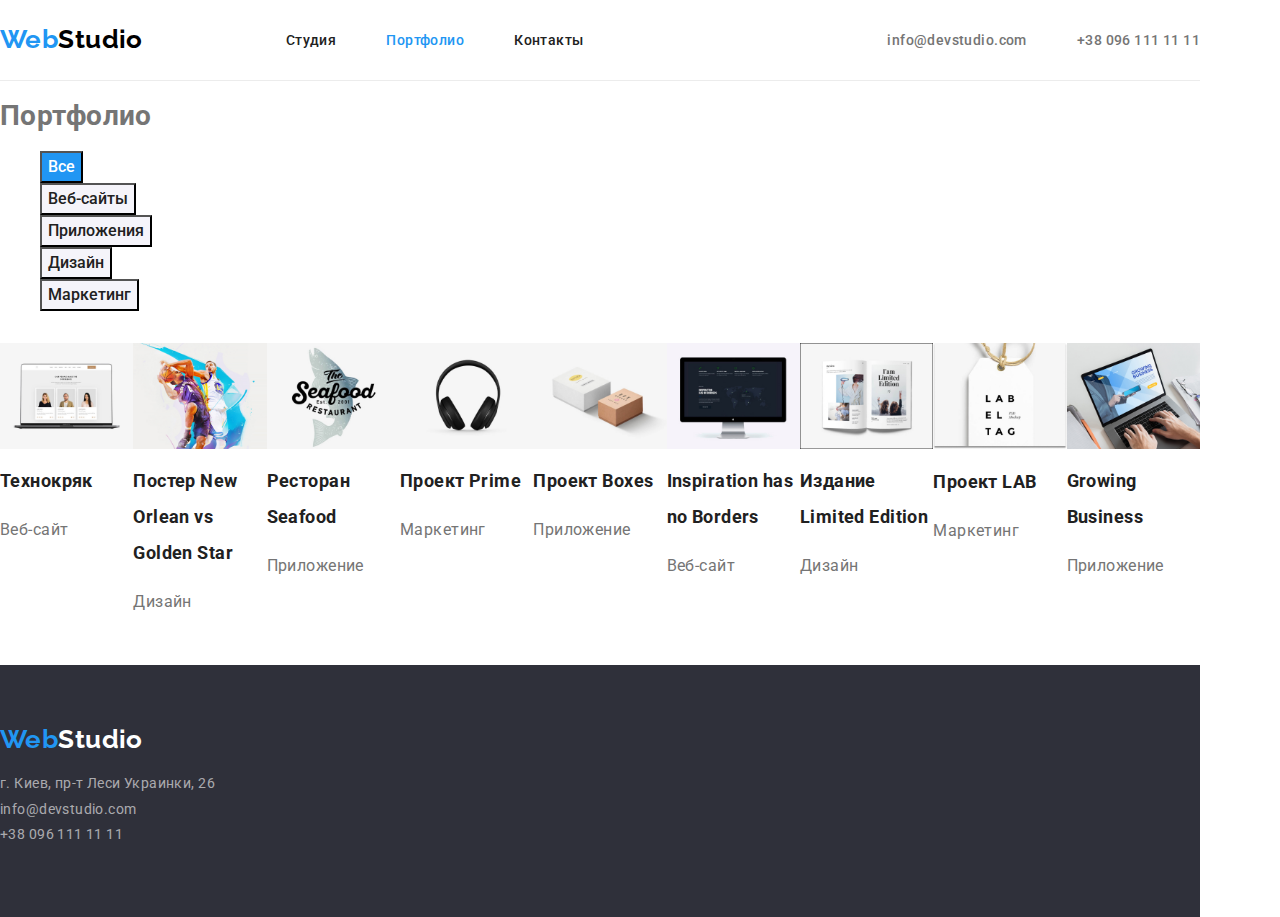
==== portfolio.html @ bba5ee40 "добавление флексов" ====
<!DOCTYPE html>
<html lang="ru">

<head>
    <meta charset="UTF-8">
    <meta http-equiv="X-UA-Compatible" content="IE=edge">
    <meta name="viewport" content="width=, initial-scale=1.0">
    <title>WebStudio</title>
    <link rel="preconnect" href="https://fonts.googleapis.com">
    <link rel="preconnect" href="https://fonts.gstatic.com" crossorigin>
    <link
        href="https://fonts.googleapis.com/css2?family=Raleway:wght@700&family=Roboto:wght@400;500;700;900&display=swap"
        rel="stylesheet">
    <link rel="stylesheet"
        href="https://cdnjs.cloudflare.com/ajax/libs/modern-normalize/1.1.0/modern-normalize.min.css">
    <link rel="stylesheet" href="./css/style.css">
</head>

<div class="conteiner">

    <body>
        <header class="header">
            <nav class="site-nav">
                <a href="/" class=logo><span class="logo-color">Web</span>Studio</a>
                <ul class="list list-nav">
                    <li><a href="./index.html" class="link ">Студия</a></li>
                    <li><a href="./portfolio.html" class="link current">Портфолио</a></li>
                    <li><a href="/" class="link">Контакты</a></li>
                </ul>

            </nav>

            <ul class="lists">
                <li><a href="mailto:info@devstudio.com" class="user link">info@devstudio.com</a></li>
                <li><a href="tel:+380961111111" class="user link tel">+38 096 111 11 11</a></li>
            </ul>

        </header>
    
        <main>
            <section>
                <h1>Портфолио</h1>
                <ul class="list">
                    <li>
                        <button type="button" class="filtr currents">Все</button>
                    </li>
                    <li>
                        <button type="button" class="filtr">Веб-сайты</button>
                    </li>
                    <li>
                        <button type="button" class="filtr">Приложения</button>
                    </li>
                    <li>
                        <button type="button" class="filtr">Дизайн</button>
                    </li>
                    <li>
                        <button type="button" class="filtr">Маркетинг</button>
                    </li>
                </ul>
                <ul class="lists">
                    <li>
                        <a href="" class="link">
                            <img src="./images/portfolio/img.jpg" alt="иллюстрация проекта" width="370">
                            <h2 class="title">Технокряк</h2>
                            <p class="description">Веб-сайт</p>
                        </a>
                    </li>
                    <li>
                        <a href="" class="link">
                            <img src="./images/portfolio/img1.jpg" alt="иллюстрация проекта" width="370">
                            <h2 class="title">Постер New Orlean vs Golden Star</h2>
                            <p class="description">Дизайн</p>
                        </a>
                    </li>
                    <li>
                        <a href="" class="link">
                            <img src="./images/portfolio/img2.jpg" alt="иллюстрация проекта" width="370">
                            <h2 class="title">Ресторан Seafood</h2>
                            <p class="description">Приложение</p>
                        </a>
                    </li>
                    <li>
                        <a href="" class="link">
                            <img src="./images/portfolio/img3.jpg" alt="иллюстрация проекта" width="370">
                            <h2 class="title">Проект Prime</h2>
                            <p class="description">Маркетинг</p>
                        </a>
    
                    </li>
                    <li>
                        <a href="" class="link">
                            <img src="./images/portfolio/img4.jpg" alt="иллюстрация проекта" width="370">
                            <h2 class="title">Проект Boxes</h2>
                            <p class="description">Приложение</p>
                        </a>
    
                    </li>
                    <li>
                        <a href="" class="link">
                            <img src="./images/portfolio/img5.jpg" alt="иллюстрация проекта" width="370">
                            <h2 class="title">Inspiration has no Borders</h2>
                            <p class="description">Веб-сайт</p>
                        </a>
    
                    </li>
                    <li>
                        <a href="" class="link">
                            <img src="./images/portfolio/img6.jpg" alt="иллюстрация проекта" width="370">
                            <h2 class="title">Издание Limited Edition</h2>
                            <p class="description">Дизайн</p>
                        </a>
    
                    </li>
                    <li>
                        <a href="" class="link">
                            <img src="./images/portfolio/img7.jpg" alt="иллюстрация проекта" width="370">
                            <h2 class="title">Проект LAB</h2>
                            <p class="description">Маркетинг</p>
                        </a>
    
                    </li>
                    <li>
                        <a href="" class="link">
                            <img src="./images/portfolio/img8.jpg" alt="иллюстрация проекта" width="370">
                            <h2 class="title">Growing Business</h2>
                            <p class="description">Приложение</p>
                        </a>
    
                    </li>
    
                </ul>
            </section>
        </main>
    
        <footer class="footer">
            <a href="/" class="footer-logo link"><span class="logo-color">Web</span>Studio</a>
            <address class="address">
                <div class="footer-link">г. Киев, пр-т Леси Украинки, 26</div>
                <div><a href="mailto:info@devstudio.com" class="footer-link link">info@devstudio.com</a></div>
                <div><a href="tel:+380961111111" class="footer-link link">+38 096 111 11 11</a></div>
            </address>
        
        </footer>
    
    </body>
</div>

</html>
---- css/style.css ----
/* основной цвет  #757575* */
/* вторичный цвет #212121* /
/* цвет фона  #E5E5E5*/
/* вторичный цвет фона  2F303A*/
/* цвет в хутуре rgb(0, 0, 0, 0.2) */
/* акцент 2196F3*/

:root {
  --primary-text-color: #757575;
  --title-text-color: #212121;
  --primary-bg-color: #ffffff;
  --secondary-bg-color: #2f303a;
  --accent: #2196f3;
}
/* общие свойства */
body {
  background-color: var(--primary-bg-color);
  color: var(--primary-text-color);
  font-family: Roboto, sans-serif;
  font-weight: 400;
  font-size: 14px;
  letter-spacing: 0.03em;
}
.conteiner {
  width: 1200px;
  margin: 0;
  padding: 0;
  border: 0px;
}

.header {
  border-bottom: 1px solid #ececec;
  display: flex;
}

.list-nav,
.lists {
  justify-content: space-between;
  padding-left: 0px;
  display: flex;
  margin-left: auto;
  margin-right: 0;
  margin-top: 32px;
  margin-bottom: 32px;
  list-style: none;
}

.list {
  list-style: none;
}
.list-nav .link {
  margin-left: 50px;
}
.link {
  text-decoration: none;
}

.user {
  color: var(--primary-text-color);
  font-weight: 500;
}
.tel {
  margin-left: 50px;
}
.user:hover {
  color: var(--accent);
}

.logo {
  color: #000000;
  font-family: Raleway, sans-serif;
  font-weight: 700;
  font-size: 26px;
  line-height: 1.19;
  text-decoration: none;
  margin: 24px 93px 25px 0;
}
.logo-color {
  color: var(--accent);
}
.footer-logo {
  color: #ffffff;
  font-family: Raleway, sans-serif;
  font-weight: 700;
  font-size: 26px;
  text-decoration: none;
  margin-left: 0;
  margin-top: 60px;
}

.footer {
  background-color: #2f303a;
  height: 252px;
}

img {
  display: block;
  max-width: 100%;
  height: auto;
}
/* Навигация */
.site-nav {
  display: flex;
}
.item {
  margin-left: 30px;
}
.site-nav .link {
  color: var(--title-text-color);
  font-weight: 500;
  font-size: 14px;
  line-height: 1.17;
}
.site-nav .link:hover,
.site-nav .link.current {
  color: var(--accent);
}

/* Герой */
.hero {
  background-color: var(--secondary-bg-color);
  padding-top: 200px;
  padding-bottom: 200px;
  text-align: center;
}

.hero-title {
  color: #ffffff;
  font-weight: 900;
  font-size: 44px;
  line-height: 1.36;
  text-transform: uppercase;
  margin-top: 0;
  margin-bottom: 30px;
}
.button {
  color: var(--primary-bg-color);
  background-color: var(--accent);
  font-weight: 700;
  font-size: 16px;
  width: 200px;
  padding: 10px 32px;
  border-radius: 4px;
  cursor: pointer;
  box-sizing: border-box;
}
.button:hover,
.button:focus {
  background-color: #188ce8;
}

/* Секция */
.visually-hidden {
  position: absolute;
  clip: rect(0 0 0 0);
  width: 1px;
  height: 1px;
  margin: -1px;
}
.section {
  display: block;
  margin-bottom: 94px;
}
.section-title {
  color: var(--title-text-color);
  font-weight: 700;
  font-size: 36px;
  line-height: 1.17;
  text-align: center;
  margin-top: 0;
  margin-bottom: 50px;
}
.feature-list {
  display: flex;
  flex-wrap: wrap;
  padding-left: 0px;
  margin-top: 0;
  margin-bottom: 0;
}

item-first .feature-list {
}
.item .feature-list {
  display: flex;
  justify-content: space-between;
  margin-top: 0;
  margin-bottom: 0;
  padding: 0;
}

/* Преимущества */

.feature-list > .title {
  color: var(--title-text-color);
  font-weight: 700;
  font-size: 14px;
  line-height: 1.17;
  text-transform: uppercase;
}
.feature-list .text {
  color: var(--primary-text-color);
  font-weight: 400;
  font-size: 14px;
  line-height: 1.71;
}

/* Примеры работ */

.card-set {
  display: flex;
  justify-content: space-between;
  padding: 0;
  margin: 0;
}
.card-set > .card {
  flex-basis: calc(100% / 3-30px);
}

/* Наша команда */
.card-contant {
  padding-top: 30px;
  padding-bottom: 30px;
  text-align: center;
  background: #ffffff;
}
.team {
  background-color: #f5f4fa;
  display: block;
  margin-bottom: 94px;
}
.card-names {
  display: flex;
  justify-content: space-between;
  padding: 0;
  margin: 0;
  border: #f5f4fa;
}
.card-names > .names {
  flex-basis: calc(100% / 4-30px);
}

.name {
  color: var(--title-text-color);
  font-size: 16px;
  font-weight: 500;
  line-height: 1.17;
  margin: 0 0 10px 0;
}
.post {
  color: var(--primary-text-color);
  font-size: 16px;
  font-weight: 400;
  line-height: 1.17;
  margin: 0;
}

/* футер */
.footer {
  height: 252px;
  display: block;
  padding-top: 60px;
  padding-bottom: 60px;
}
.address {
  color: #ffffff;
  font-size: 14px;
  font-style: normal;
  display: block;
  margin-top: 20px;
}
.footer-link {
  color: rgba(255, 255, 255, 0.6);
  font-size: 14px;
  font-weight: 400;
  line-height: 1.17;
  display: block;
  margin-bottom: 9px;
}

/* Портфолио */
.filtr {
  color: var(--title-text-color);
  background-color: #f5f4fa;
  font-weight: 500;
  font-size: 16px;
  line-height: 1.62;
}
.filtr:hover,
.filtr:focus {
  background-color: var(--accent);
  color: #ffffff;
}
.lists .title {
  color: var(--title-text-color);
  font-weight: 700;
  font-size: 18px;
  line-height: 2;
}

.link .description {
  color: var(--primary-text-color);
  font-weight: 400;
  font-size: 16px;
  line-height: 1.87;
}
.currents {
  color: var(--primary-bg-color);
  background-color: var(--accent);
}
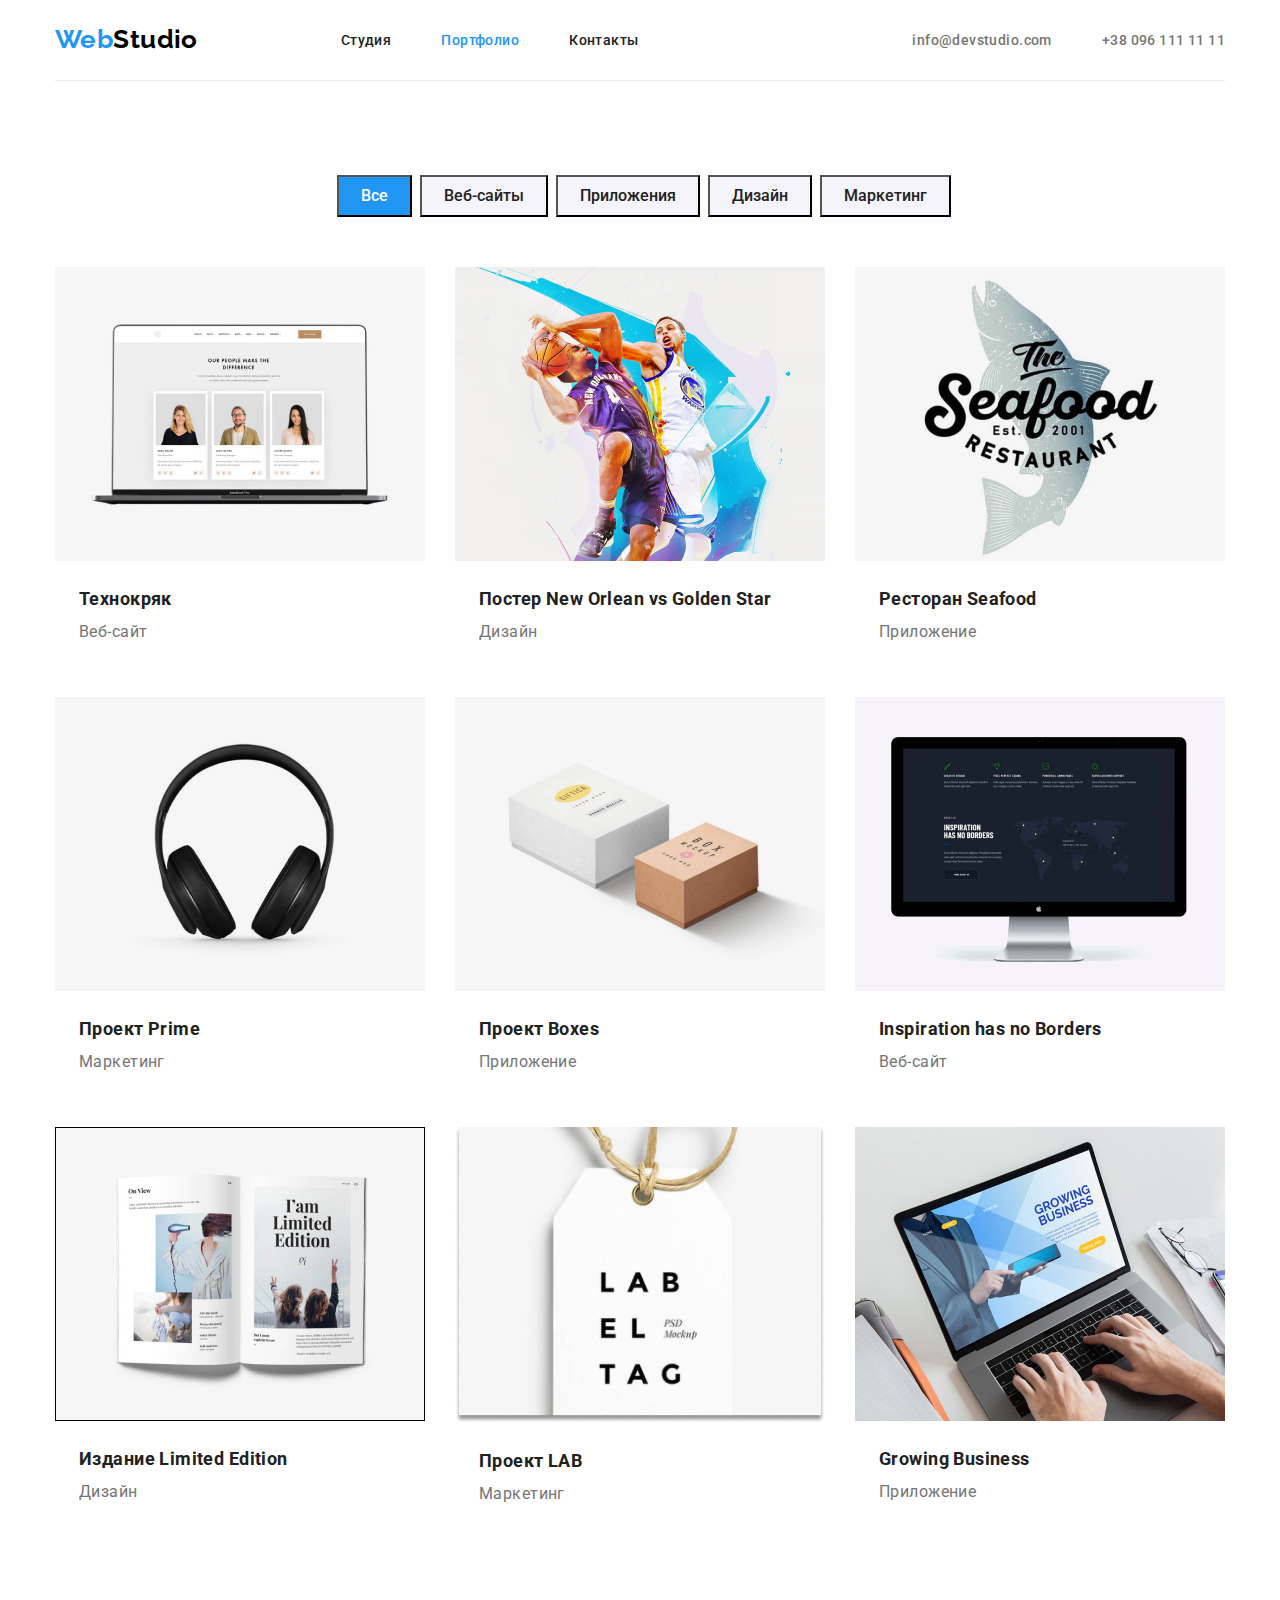
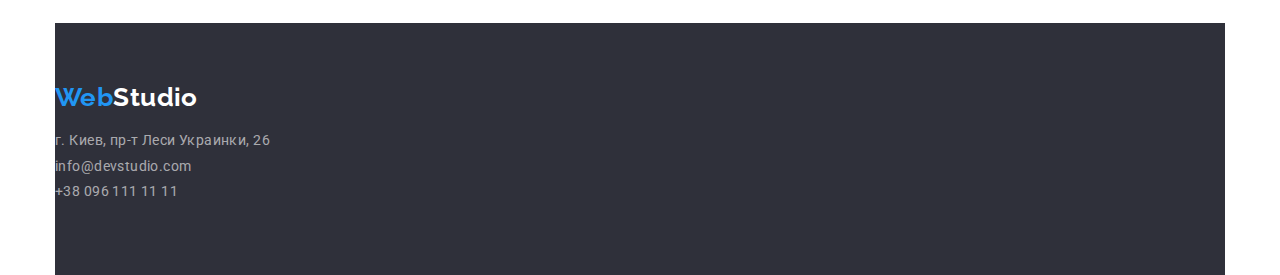
==== commit e8fa3025: "добавление отступов и флексов в портфолио" ====
--- a/portfolio.html
+++ b/portfolio.html
@@ -38,92 +38,119 @@
         </header>
     
         <main>
-            <section>
-                <h1>Портфолио</h1>
-                <ul class="list">
-                    <li>
+            <section class="portfolio">
+                <h1 class="visually-hidden">Портфолио</h1>
+                <ul class="list portfolio-item">
+                    <li class="portfolio-button">
                         <button type="button" class="filtr currents">Все</button>
                     </li>
-                    <li>
+                    <li class="portfolio-button">
                         <button type="button" class="filtr">Веб-сайты</button>
                     </li>
-                    <li>
+                    <li class="portfolio-button">
                         <button type="button" class="filtr">Приложения</button>
                     </li>
-                    <li>
+                    <li class="portfolio-button">
                         <button type="button" class="filtr">Дизайн</button>
                     </li>
-                    <li>
+                    <li class="portfolio-button">
                         <button type="button" class="filtr">Маркетинг</button>
                     </li>
                 </ul>
-                <ul class="lists">
-                    <li>
+                <ul class="lists second">
+                    <li class="filtrs">
                         <a href="" class="link">
                             <img src="./images/portfolio/img.jpg" alt="иллюстрация проекта" width="370">
-                            <h2 class="title">Технокряк</h2>
-                            <p class="description">Веб-сайт</p>
+                            <div class="card-cont">
+                                <h2 class="title">Технокряк</h2>
+                                <p class="description">Веб-сайт</p>
+                            </div>
+                            
                         </a>
                     </li>
-                    <li>
+                    <li class="filtrs">
                         <a href="" class="link">
                             <img src="./images/portfolio/img1.jpg" alt="иллюстрация проекта" width="370">
-                            <h2 class="title">Постер New Orlean vs Golden Star</h2>
-                            <p class="description">Дизайн</p>
+                            <div class="card-cont">
+                                <h2 class="title">Постер New Orlean vs Golden Star</h2>
+                                <p class="description">Дизайн</p>
+                            </div>
+                            
                         </a>
                     </li>
-                    <li>
+                    <li class="filtrs">
                         <a href="" class="link">
                             <img src="./images/portfolio/img2.jpg" alt="иллюстрация проекта" width="370">
-                            <h2 class="title">Ресторан Seafood</h2>
-                            <p class="description">Приложение</p>
+                            <div class="card-cont">
+                                <h2 class="title">Ресторан Seafood</h2>
+                                <p class="description">Приложение</p>
+                            </div>
+                            
                         </a>
                     </li>
-                    <li>
+                    <li class="filtrs">
                         <a href="" class="link">
                             <img src="./images/portfolio/img3.jpg" alt="иллюстрация проекта" width="370">
-                            <h2 class="title">Проект Prime</h2>
-                            <p class="description">Маркетинг</p>
+                            <div class="card-cont">
+                                <h2 class="title">Проект Prime</h2>
+                                <p class="description">Маркетинг</p>
+                            </div>
+                            
                         </a>
     
                     </li>
-                    <li>
+                    <li class="filtrs">
                         <a href="" class="link">
                             <img src="./images/portfolio/img4.jpg" alt="иллюстрация проекта" width="370">
-                            <h2 class="title">Проект Boxes</h2>
-                            <p class="description">Приложение</p>
+                            <div class="card-cont">
+                                <h2 class="title">Проект Boxes</h2>
+                                <p class="description">Приложение</p>
+                            </div>
+                            
                         </a>
     
                     </li>
-                    <li>
+                    <li class="filtrs">
                         <a href="" class="link">
                             <img src="./images/portfolio/img5.jpg" alt="иллюстрация проекта" width="370">
-                            <h2 class="title">Inspiration has no Borders</h2>
-                            <p class="description">Веб-сайт</p>
+                            <div class="card-cont">
+                                <h2 class="title">Inspiration has no Borders</h2>
+                                <p class="description">Веб-сайт</p>
+                            </div>
+                            
                         </a>
     
                     </li>
-                    <li>
+                    <li class="filtrs">
                         <a href="" class="link">
                             <img src="./images/portfolio/img6.jpg" alt="иллюстрация проекта" width="370">
-                            <h2 class="title">Издание Limited Edition</h2>
-                            <p class="description">Дизайн</p>
+                            <div class="card-cont">
+                                <h2 class="title">Издание Limited Edition</h2>
+                                <p class="description">Дизайн</p>
+                            </div>
+                            
                         </a>
     
                     </li>
-                    <li>
+                    <li class="filtrs">
                         <a href="" class="link">
                             <img src="./images/portfolio/img7.jpg" alt="иллюстрация проекта" width="370">
-                            <h2 class="title">Проект LAB</h2>
-                            <p class="description">Маркетинг</p>
+                            <div class="card-cont">
+                                <h2 class="title">Проект LAB</h2>
+                                <p class="description">Маркетинг</p>
+                            </div>
+                            
                         </a>
     
                     </li>
-                    <li>
+                    <li class="filtrs">
                         <a href="" class="link">
                             <img src="./images/portfolio/img8.jpg" alt="иллюстрация проекта" width="370">
-                            <h2 class="title">Growing Business</h2>
-                            <p class="description">Приложение</p>
+                            <div class="card-cont">
+                                <h2 class="title">Growing Business</h2>
+                                <p class="description">Приложение</p>
+                            </div>
+                            
                         </a>
     
                     </li>
--- a/css/style.css
+++ b/css/style.css
@@ -22,10 +22,10 @@
   letter-spacing: 0.03em;
 }
 .conteiner {
+  margin-left: auto;
+  margin-right: auto;
   width: 1200px;
-  margin: 0;
-  padding: 0;
-  border: 0px;
+  padding: 0 15px;
 }
 
 .header {
@@ -122,6 +122,7 @@
   padding-top: 200px;
   padding-bottom: 200px;
   text-align: center;
+  margin-bottom: 94px;
 }
 
 .hero-title {
@@ -172,25 +173,24 @@
 }
 .feature-list {
   display: flex;
-  flex-wrap: wrap;
+  justify-content: space-between;
   padding-left: 0px;
   margin-top: 0;
   margin-bottom: 0;
 }
-
-item-first .feature-list {
-}
-.item .feature-list {
-  display: flex;
-  justify-content: space-between;
+.feature-list > .item {
+  flex-basis: calc(100% / 4-30px);
+}
+.feature-list .title {
   margin-top: 0;
   margin-bottom: 0;
   padding: 0;
+  margin-bottom: 10px;
 }
 
 /* Преимущества */
 
-.feature-list > .title {
+.feature-list .title {
   color: var(--title-text-color);
   font-weight: 700;
   font-size: 14px;
@@ -202,6 +202,9 @@
   font-weight: 400;
   font-size: 14px;
   line-height: 1.71;
+  margin-top: 0;
+  margin-bottom: 0;
+  padding: 0;
 }
 
 /* Примеры работ */
@@ -278,12 +281,19 @@
 }
 
 /* Портфолио */
+.portfolio {
+  background-color: #ffffff;
+}
+
 .filtr {
   color: var(--title-text-color);
   background-color: #f5f4fa;
   font-weight: 500;
   font-size: 16px;
   line-height: 1.62;
+  padding: 6px 22px;
+  margin-top: 94px;
+  margin-left: 8px;
 }
 .filtr:hover,
 .filtr:focus {
@@ -307,3 +317,36 @@
   color: var(--primary-bg-color);
   background-color: var(--accent);
 }
+.portfolio-item {
+  display: flex;
+  flex-wrap: nowrap;
+  justify-content: center;
+  padding: 0;
+  margin: 0;
+}
+.portfolio-item > .portfolio-button {
+  flex-basis: calc(100% / 5-8px);
+  margin-bottom: 50px;
+}
+.second {
+  display: flex;
+  flex-wrap: wrap;
+  margin-top: -30px;
+  margin-left: -30px;
+  margin-bottom: 94px;
+}
+.second > .filtrs {
+  flex-basis: calc (100% / 9-30px);
+  margin-left: 30px;
+  margin-top: 30px;
+}
+.card-cont {
+  padding: 20px 24px;
+  margin: 0;
+}
+.card-cont > .title {
+  margin: 0;
+}
+.card-cont > .description {
+  margin: 0;
+}
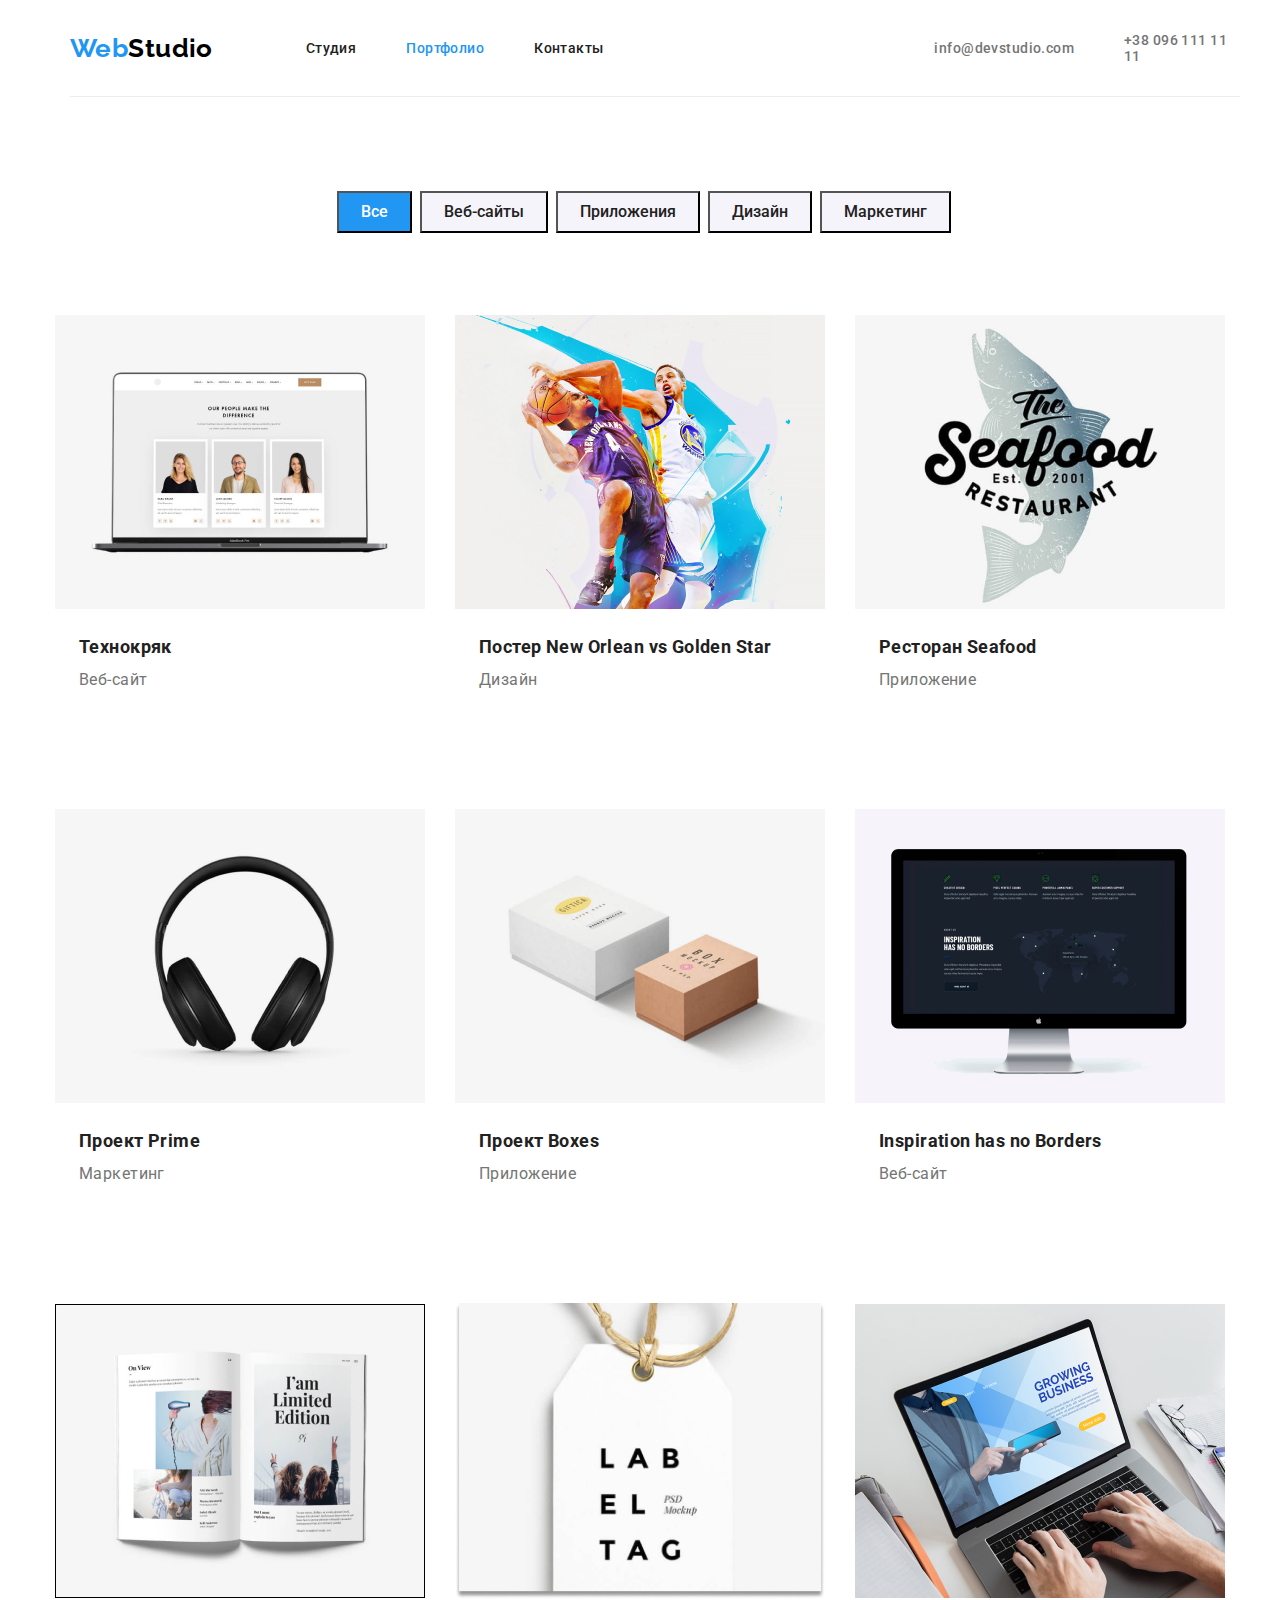
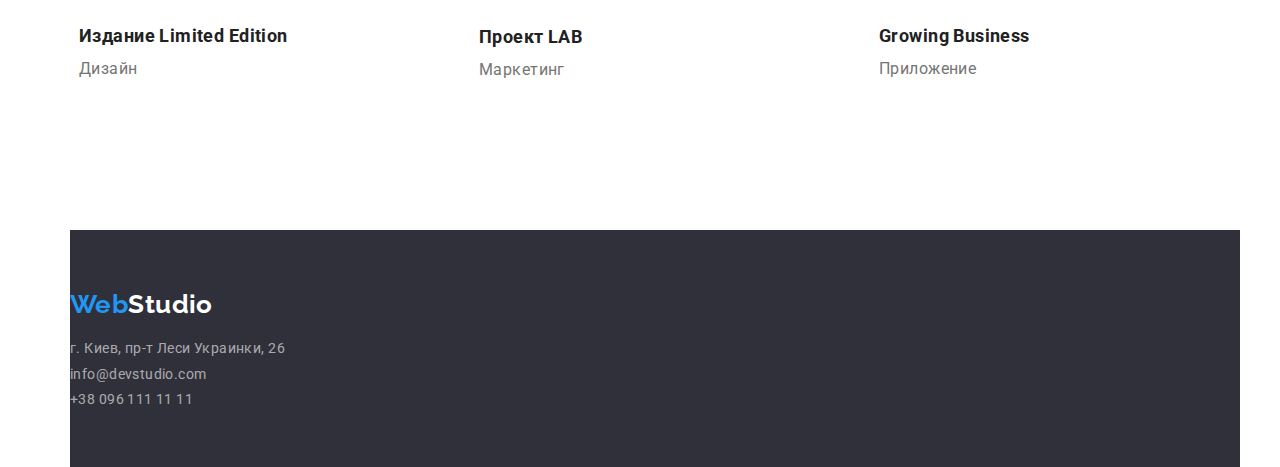
==== commit 4e0e3747: "добавление контейнеров с дивами, исправление отступов" ====
--- a/portfolio.html
+++ b/portfolio.html
@@ -19,23 +19,25 @@
 <div class="conteiner">
 
     <body>
-        <header class="header">
-            <nav class="site-nav">
-                <a href="/" class=logo><span class="logo-color">Web</span>Studio</a>
-                <ul class="list list-nav">
-                    <li><a href="./index.html" class="link ">Студия</a></li>
-                    <li><a href="./portfolio.html" class="link current">Портфолио</a></li>
-                    <li><a href="/" class="link">Контакты</a></li>
+        <div class="conteiner">
+            <header class="header">
+                <nav class="site-nav">
+                    <a href="/" class=logo><span class="logo-color">Web</span>Studio</a>
+                    <ul class="list list-nav">
+                        <li><a href="./index.html" class="link ">Студия</a></li>
+                        <li class="link-header"><a href="./portfolio.html" class="link current">Портфолио</a></li>
+                        <li class="link-header"><a href="/" class="link">Контакты</a></li>
+                    </ul>
+        
+                </nav>
+        
+                <ul class="lists">
+                    <li> <a href="mailto:info@devstudio.com" class="list user">info@devstudio.com</a></li>
+                    <li class="link-header"><a href="tel:+380961111111" class="list user">+38 096 111 11 11</a></li>
                 </ul>
-
-            </nav>
-
-            <ul class="lists">
-                <li><a href="mailto:info@devstudio.com" class="user link">info@devstudio.com</a></li>
-                <li><a href="tel:+380961111111" class="user link tel">+38 096 111 11 11</a></li>
-            </ul>
-
-        </header>
+        
+            </header>
+        </div>
     
         <main>
             <section class="portfolio">
@@ -159,15 +161,17 @@
             </section>
         </main>
     
-        <footer class="footer">
-            <a href="/" class="footer-logo link"><span class="logo-color">Web</span>Studio</a>
-            <address class="address">
-                <div class="footer-link">г. Киев, пр-т Леси Украинки, 26</div>
-                <div><a href="mailto:info@devstudio.com" class="footer-link link">info@devstudio.com</a></div>
-                <div><a href="tel:+380961111111" class="footer-link link">+38 096 111 11 11</a></div>
-            </address>
+        <div class="conteiner">
+            <footer class="footer">
+                <a href="/" class="footer-logo"><span class="logo-color">Web</span>Studio</a>
+                <address class="address">
+                    <div class="footer-link size">г. Киев, пр-т Леси Украинки, 26</div>
+                    <div><a href="mailto:info@devstudio.com" class="footer-link size">info@devstudio.com</a></div>
+                    <div><a href="tel:+380961111111" class="footer-link">+38 096 111 11 11</a></div>
+                </address>
         
-        </footer>
+            </footer>
+        </div>
     
     </body>
 </div>
--- a/css/style.css
+++ b/css/style.css
@@ -28,83 +28,74 @@
   padding: 0 15px;
 }
 
+img {
+  display: block;
+  max-width: 100%;
+  height: auto;
+}
+
+.list {
+  list-style: none;
+}
+
+/* хедер */
 .header {
   border-bottom: 1px solid #ececec;
   display: flex;
 }
 
-.list-nav,
+.logo {
+  display: flex;
+  align-items: center;
+  color: #000000;
+  font-family: Raleway, sans-serif;
+  font-weight: 700;
+  font-size: 26px;
+  line-height: 1.19;
+  text-decoration: none;
+  margin-right: 93px;
+}
+.logo-color {
+  color: var(--accent);
+}
+
 .lists {
-  justify-content: space-between;
   padding-left: 0px;
   display: flex;
-  margin-left: auto;
-  margin-right: 0;
-  margin-top: 32px;
-  margin-bottom: 32px;
+  align-items: center;
+  margin: 0;
   list-style: none;
 }
 
-.list {
-  list-style: none;
-}
-.list-nav .link {
-  margin-left: 50px;
-}
-.link {
-  text-decoration: none;
-}
-
 .user {
   color: var(--primary-text-color);
   font-weight: 500;
-}
-.tel {
-  margin-left: 50px;
-}
+  font-size: 14px;
+  display: flex;
+  padding-top: 32px;
+  padding-bottom: 32px;
+  text-decoration: none;
+}
+
 .user:hover {
   color: var(--accent);
 }
-
-.logo {
-  color: #000000;
-  font-family: Raleway, sans-serif;
-  font-weight: 700;
-  font-size: 26px;
-  line-height: 1.19;
-  text-decoration: none;
-  margin: 24px 93px 25px 0;
-}
-.logo-color {
-  color: var(--accent);
-}
-.footer-logo {
-  color: #ffffff;
-  font-family: Raleway, sans-serif;
-  font-weight: 700;
-  font-size: 26px;
-  text-decoration: none;
-  margin-left: 0;
-  margin-top: 60px;
-}
-
-.footer {
-  background-color: #2f303a;
-  height: 252px;
-}
-
-img {
-  display: block;
-  max-width: 100%;
-  height: auto;
-}
+.link-header {
+  margin-left: 50px;
+  align-items: center;
+}
+
 /* Навигация */
 .site-nav {
   display: flex;
 }
-.item {
-  margin-left: 30px;
-}
+.list-nav {
+  padding-left: 0px;
+  display: flex;
+  align-items: center;
+  margin: 0 331px 0 0;
+}
+
 .site-nav .link {
   color: var(--title-text-color);
   font-weight: 500;
@@ -114,6 +105,14 @@
 .site-nav .link:hover,
 .site-nav .link.current {
   color: var(--accent);
+}
+
+.link {
+  display: block;
+  align-items: center;
+  text-decoration: none;
+  padding-top: 32px;
+  padding-bottom: 32px;
 }
 
 /* Герой */
@@ -160,7 +159,6 @@
 }
 .section {
   display: block;
-  margin-bottom: 94px;
 }
 .section-title {
   color: var(--title-text-color);
@@ -206,8 +204,14 @@
   margin-bottom: 0;
   padding: 0;
 }
+.item {
+  margin-left: 30px;
+}
 
 /* Примеры работ */
+.works {
+  padding-top: 94px;
+}
 
 .card-set {
   display: flex;
@@ -229,7 +233,8 @@
 .team {
   background-color: #f5f4fa;
   display: block;
-  margin-bottom: 94px;
+  padding-top: 94px;
+  padding-bottom: 94px;
 }
 .card-names {
   display: flex;
@@ -259,11 +264,22 @@
 
 /* футер */
 .footer {
-  height: 252px;
+  background-color: #2f303a;
   display: block;
   padding-top: 60px;
   padding-bottom: 60px;
 }
+.footer-logo {
+  display: flex;
+  align-items: center;
+  color: #ffffff;
+  font-family: Raleway, sans-serif;
+  font-weight: 700;
+  font-size: 26px;
+  text-decoration: none;
+  margin: 0;
+}
+
 .address {
   color: #ffffff;
   font-size: 14px;
@@ -276,13 +292,18 @@
   font-size: 14px;
   font-weight: 400;
   line-height: 1.17;
-  display: block;
+  text-decoration: none;
+  display: block;
+}
+.size {
   margin-bottom: 9px;
 }
 
 /* Портфолио */
 .portfolio {
   background-color: #ffffff;
+  padding-bottom: 94px;
+  padding-top: 94px;
 }
 
 .filtr {
@@ -292,7 +313,6 @@
   font-size: 16px;
   line-height: 1.62;
   padding: 6px 22px;
-  margin-top: 94px;
   margin-left: 8px;
 }
 .filtr:hover,
@@ -333,7 +353,6 @@
   flex-wrap: wrap;
   margin-top: -30px;
   margin-left: -30px;
-  margin-bottom: 94px;
 }
 .second > .filtrs {
   flex-basis: calc (100% / 9-30px);
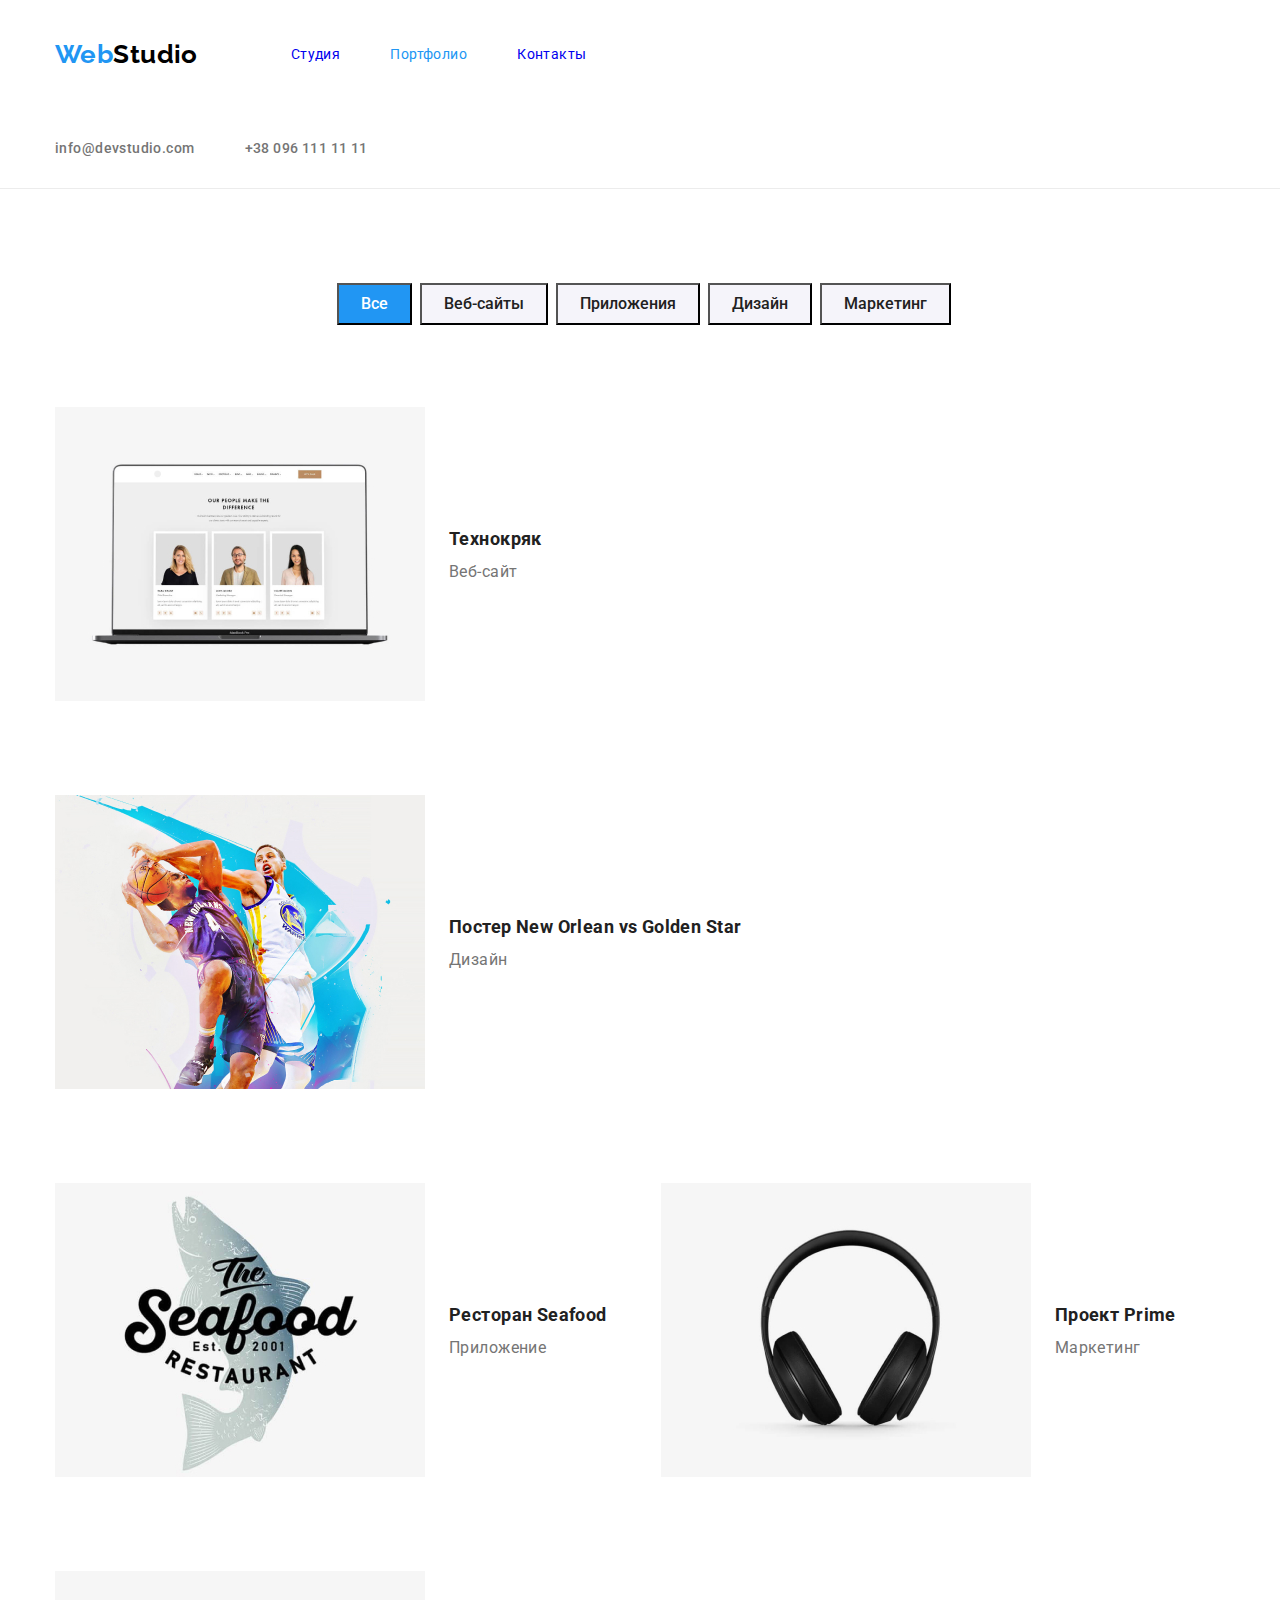
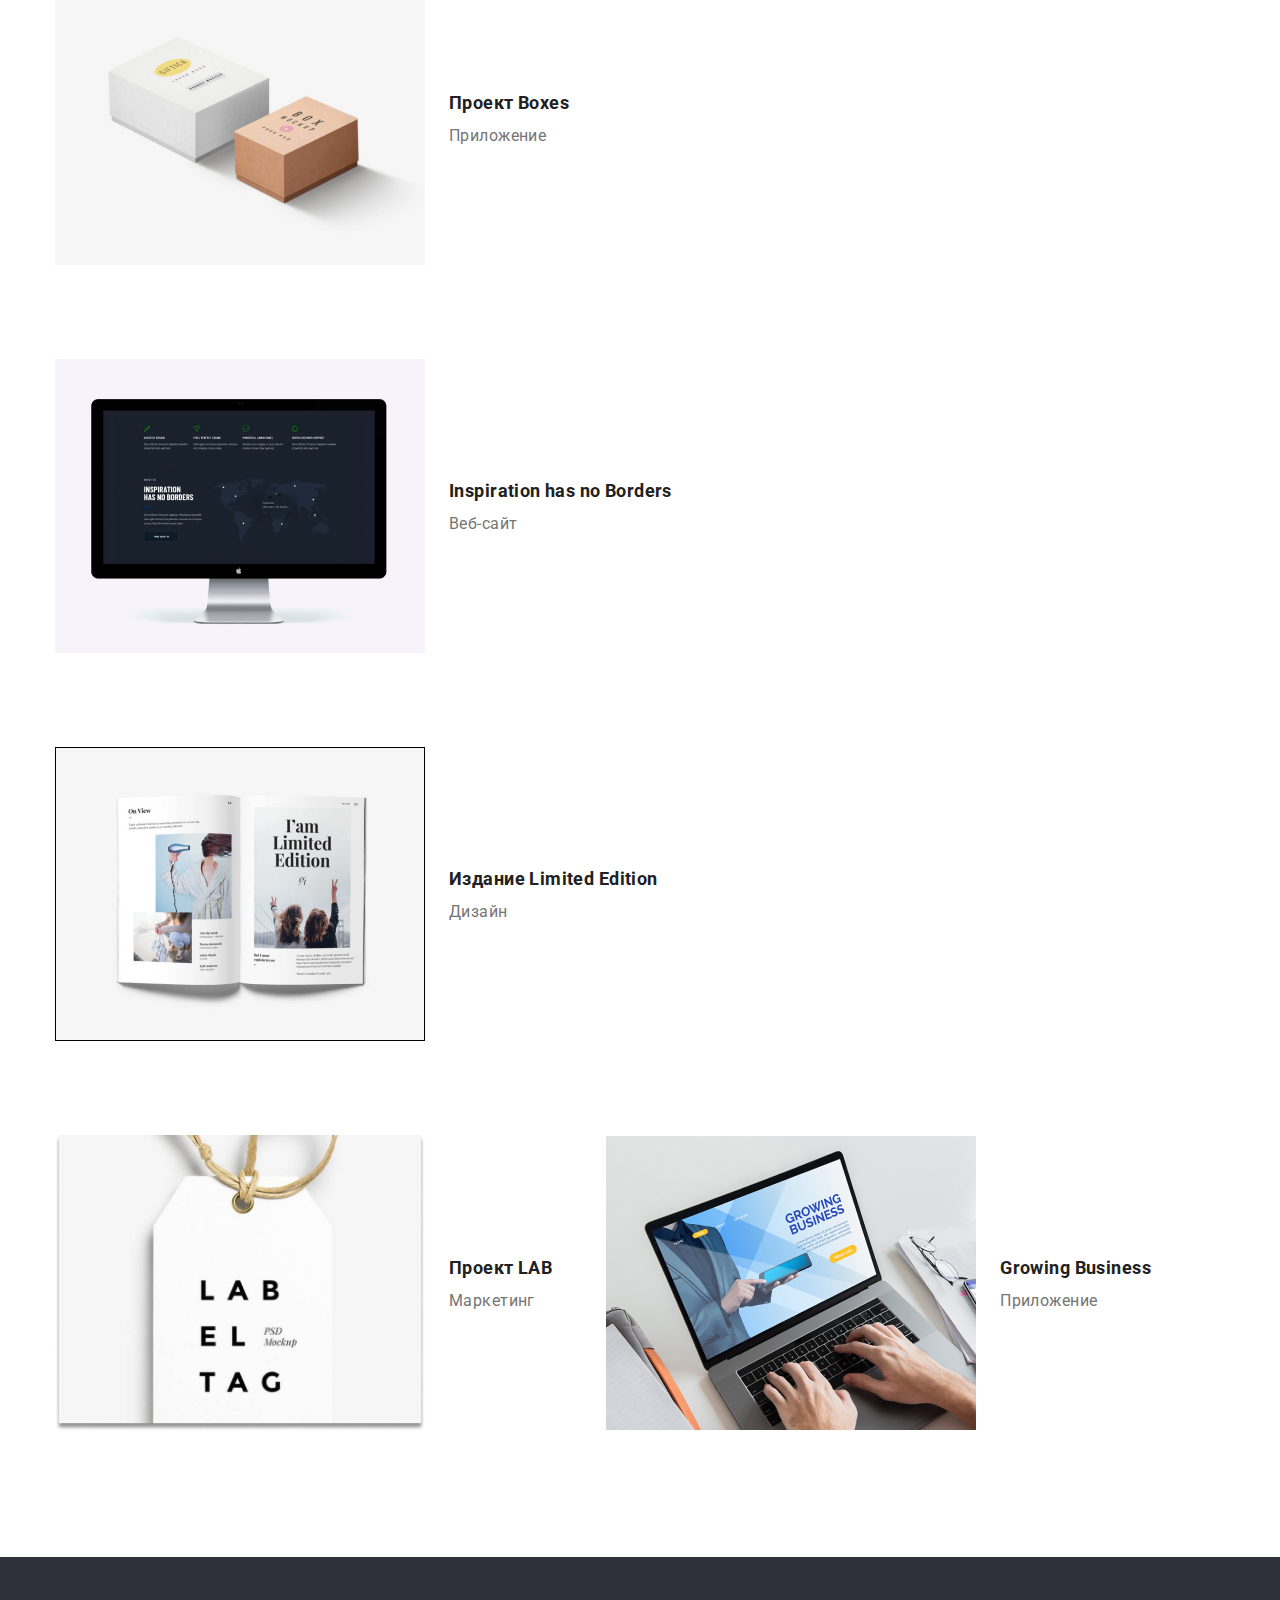
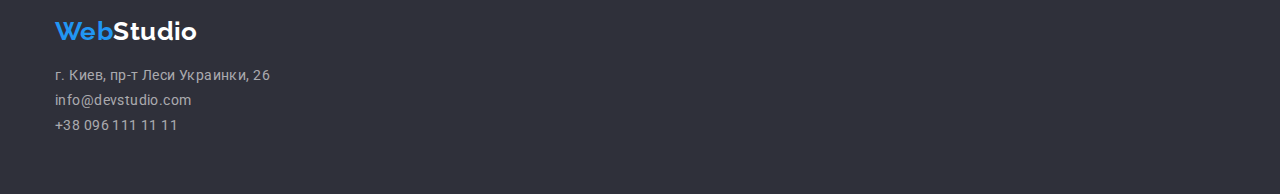
==== commit ca2c34fb: "редактирование div в секциях" ====
--- a/portfolio.html
+++ b/portfolio.html
@@ -16,31 +16,34 @@
     <link rel="stylesheet" href="./css/style.css">
 </head>
 
-<div class="conteiner">
+
 
     <body>
-        <div class="conteiner">
+        
             <header class="header">
-                <nav class="site-nav">
-                    <a href="/" class=logo><span class="logo-color">Web</span>Studio</a>
-                    <ul class="list list-nav">
-                        <li><a href="./index.html" class="link ">Студия</a></li>
-                        <li class="link-header"><a href="./portfolio.html" class="link current">Портфолио</a></li>
-                        <li class="link-header"><a href="/" class="link">Контакты</a></li>
+                <div class="conteiner">
+                    <nav class="site-nav">
+                        <a href="/" class=logo><span class="logo-color">Web</span>Studio</a>
+                        <ul class="list list-nav">
+                            <li><a href="./index.html" class="link ">Студия</a></li>
+                            <li class="link-header"><a href="./portfolio.html" class="link current">Портфолио</a></li>
+                            <li class="link-header"><a href="/" class="link">Контакты</a></li>
+                        </ul>
+                    
+                    </nav>
+                    
+                    <ul class="lists">
+                        <li> <a href="mailto:info@devstudio.com" class="list user">info@devstudio.com</a></li>
+                        <li class="link-header"><a href="tel:+380961111111" class="list user">+38 096 111 11 11</a></li>
                     </ul>
-        
-                </nav>
-        
-                <ul class="lists">
-                    <li> <a href="mailto:info@devstudio.com" class="list user">info@devstudio.com</a></li>
-                    <li class="link-header"><a href="tel:+380961111111" class="list user">+38 096 111 11 11</a></li>
-                </ul>
+                </div>                
         
             </header>
-        </div>
+        
     
         <main>
             <section class="portfolio">
+                <div class="conteiner">
                 <h1 class="visually-hidden">Портфолио</h1>
                 <ul class="list portfolio-item">
                     <li class="portfolio-button">
@@ -158,20 +161,26 @@
                     </li>
     
                 </ul>
+                </div>
+                
             </section>
         </main>
     
-        <div class="conteiner">
+        
             <footer class="footer">
-                <a href="/" class="footer-logo"><span class="logo-color">Web</span>Studio</a>
-                <address class="address">
-                    <div class="footer-link size">г. Киев, пр-т Леси Украинки, 26</div>
-                    <div><a href="mailto:info@devstudio.com" class="footer-link size">info@devstudio.com</a></div>
-                    <div><a href="tel:+380961111111" class="footer-link">+38 096 111 11 11</a></div>
-                </address>
+                <div class="conteiner">
+                    <a href="/" class="footer-logo"><span class="logo-color">Web</span>Studio</a>
+                    <address class="address">
+                        <div class="footer-link size">г. Киев, пр-т Леси Украинки, 26</div>
+                        <div><a href="mailto:info@devstudio.com" class="footer-link size">info@devstudio.com</a></div>
+                        <div><a href="tel:+380961111111" class="footer-link">+38 096 111 11 11</a></div>
+                    </address>
+
+                </div>
+                
         
             </footer>
-        </div>
+        
     
     </body>
 </div>
--- a/css/style.css
+++ b/css/style.css
@@ -40,8 +40,8 @@
 
 /* хедер */
 .header {
+  display: flex;
   border-bottom: 1px solid #ececec;
-  display: flex;
 }
 
 .logo {
@@ -60,18 +60,19 @@
 }
 
 .lists {
+  display: flex;
+  align-items: center;
   padding-left: 0px;
-  display: flex;
-  align-items: center;
-  margin: 0;
   list-style: none;
+  margin: 0 0 0 auto;
 }
 
 .user {
+  display: flex;
+  align-items: center;
   color: var(--primary-text-color);
   font-weight: 500;
   font-size: 14px;
-  display: flex;
   padding-top: 32px;
   padding-bottom: 32px;
   text-decoration: none;
@@ -82,7 +83,6 @@
 }
 .link-header {
   margin-left: 50px;
-  align-items: center;
 }
 
 /* Навигация */
@@ -93,10 +93,9 @@
   padding-left: 0px;
   display: flex;
   align-items: center;
-  margin: 0 331px 0 0;
-}
-
-.site-nav .link {
+}
+
+.site-nav > .link {
   color: var(--title-text-color);
   font-weight: 500;
   font-size: 14px;
@@ -108,7 +107,7 @@
 }
 
 .link {
-  display: block;
+  display: flex;
   align-items: center;
   text-decoration: none;
   padding-top: 32px;
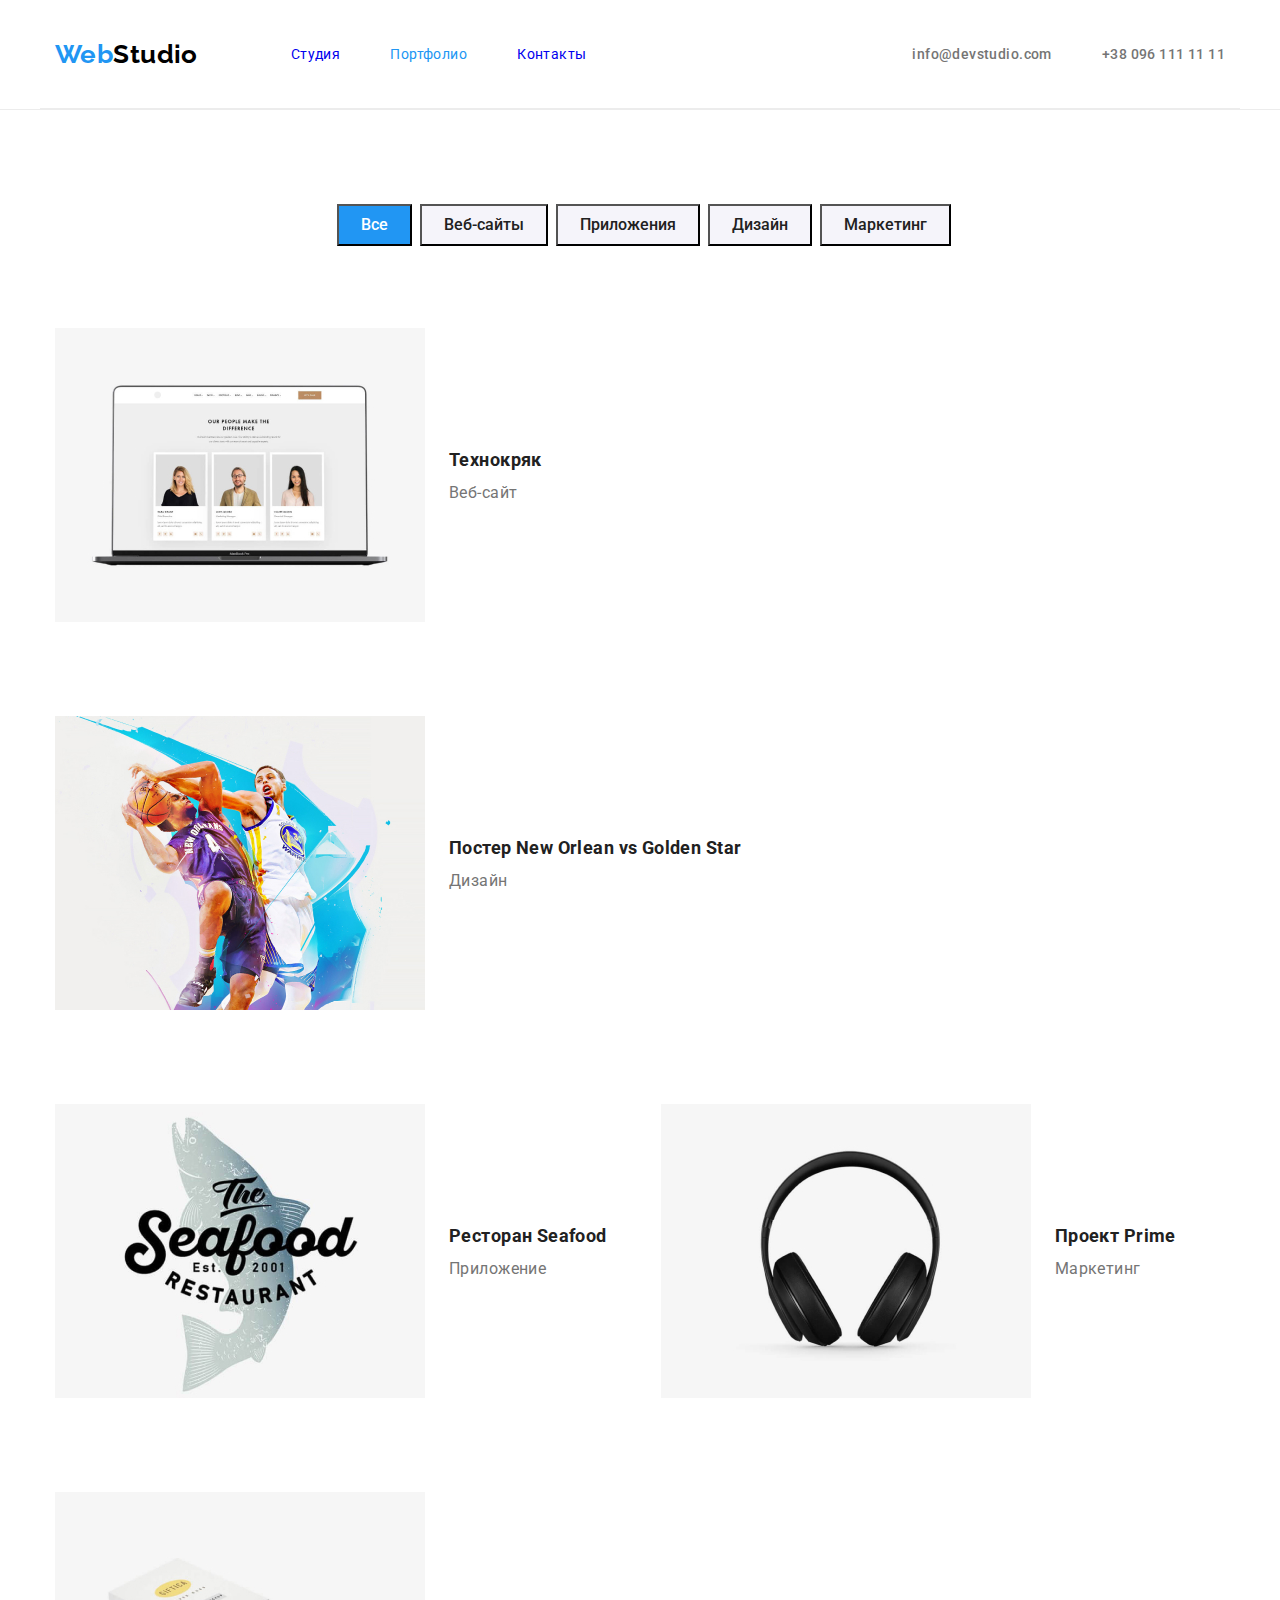
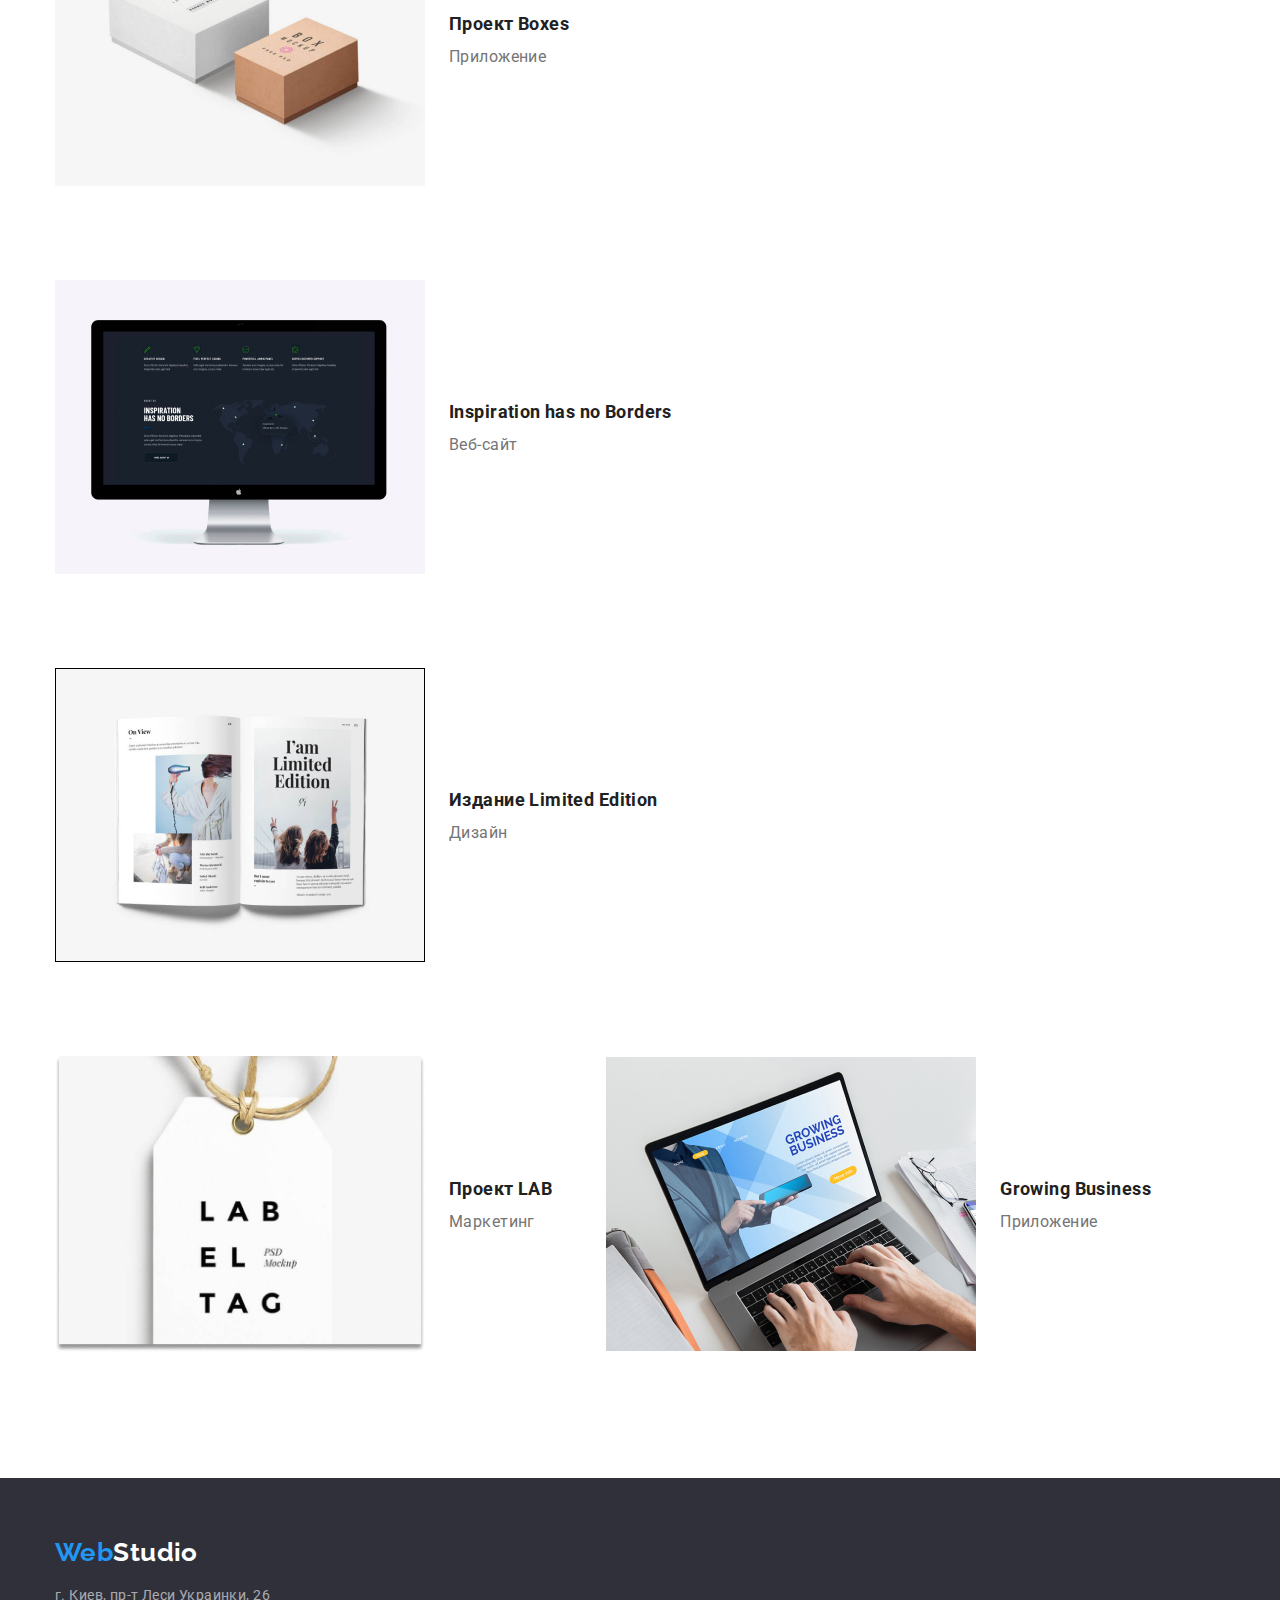
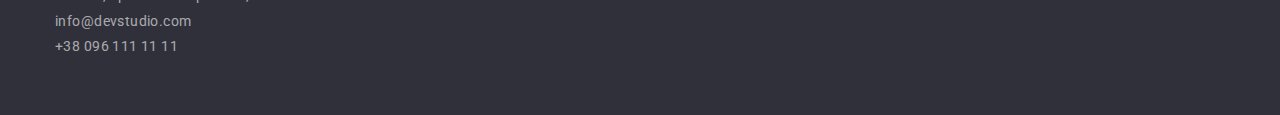
==== commit 4cdb9928: "изменеие дива в портфолио" ====
--- a/portfolio.html
+++ b/portfolio.html
@@ -21,7 +21,7 @@
     <body>
         
             <header class="header">
-                <div class="conteiner">
+                <div class="conteiner header">
                     <nav class="site-nav">
                         <a href="/" class=logo><span class="logo-color">Web</span>Studio</a>
                         <ul class="list list-nav">
@@ -29,15 +29,17 @@
                             <li class="link-header"><a href="./portfolio.html" class="link current">Портфолио</a></li>
                             <li class="link-header"><a href="/" class="link">Контакты</a></li>
                         </ul>
-                    
+            
                     </nav>
-                    
+            
                     <ul class="lists">
                         <li> <a href="mailto:info@devstudio.com" class="list user">info@devstudio.com</a></li>
                         <li class="link-header"><a href="tel:+380961111111" class="list user">+38 096 111 11 11</a></li>
+            
                     </ul>
-                </div>                
-        
+                </div>
+            
+            
             </header>
         
     
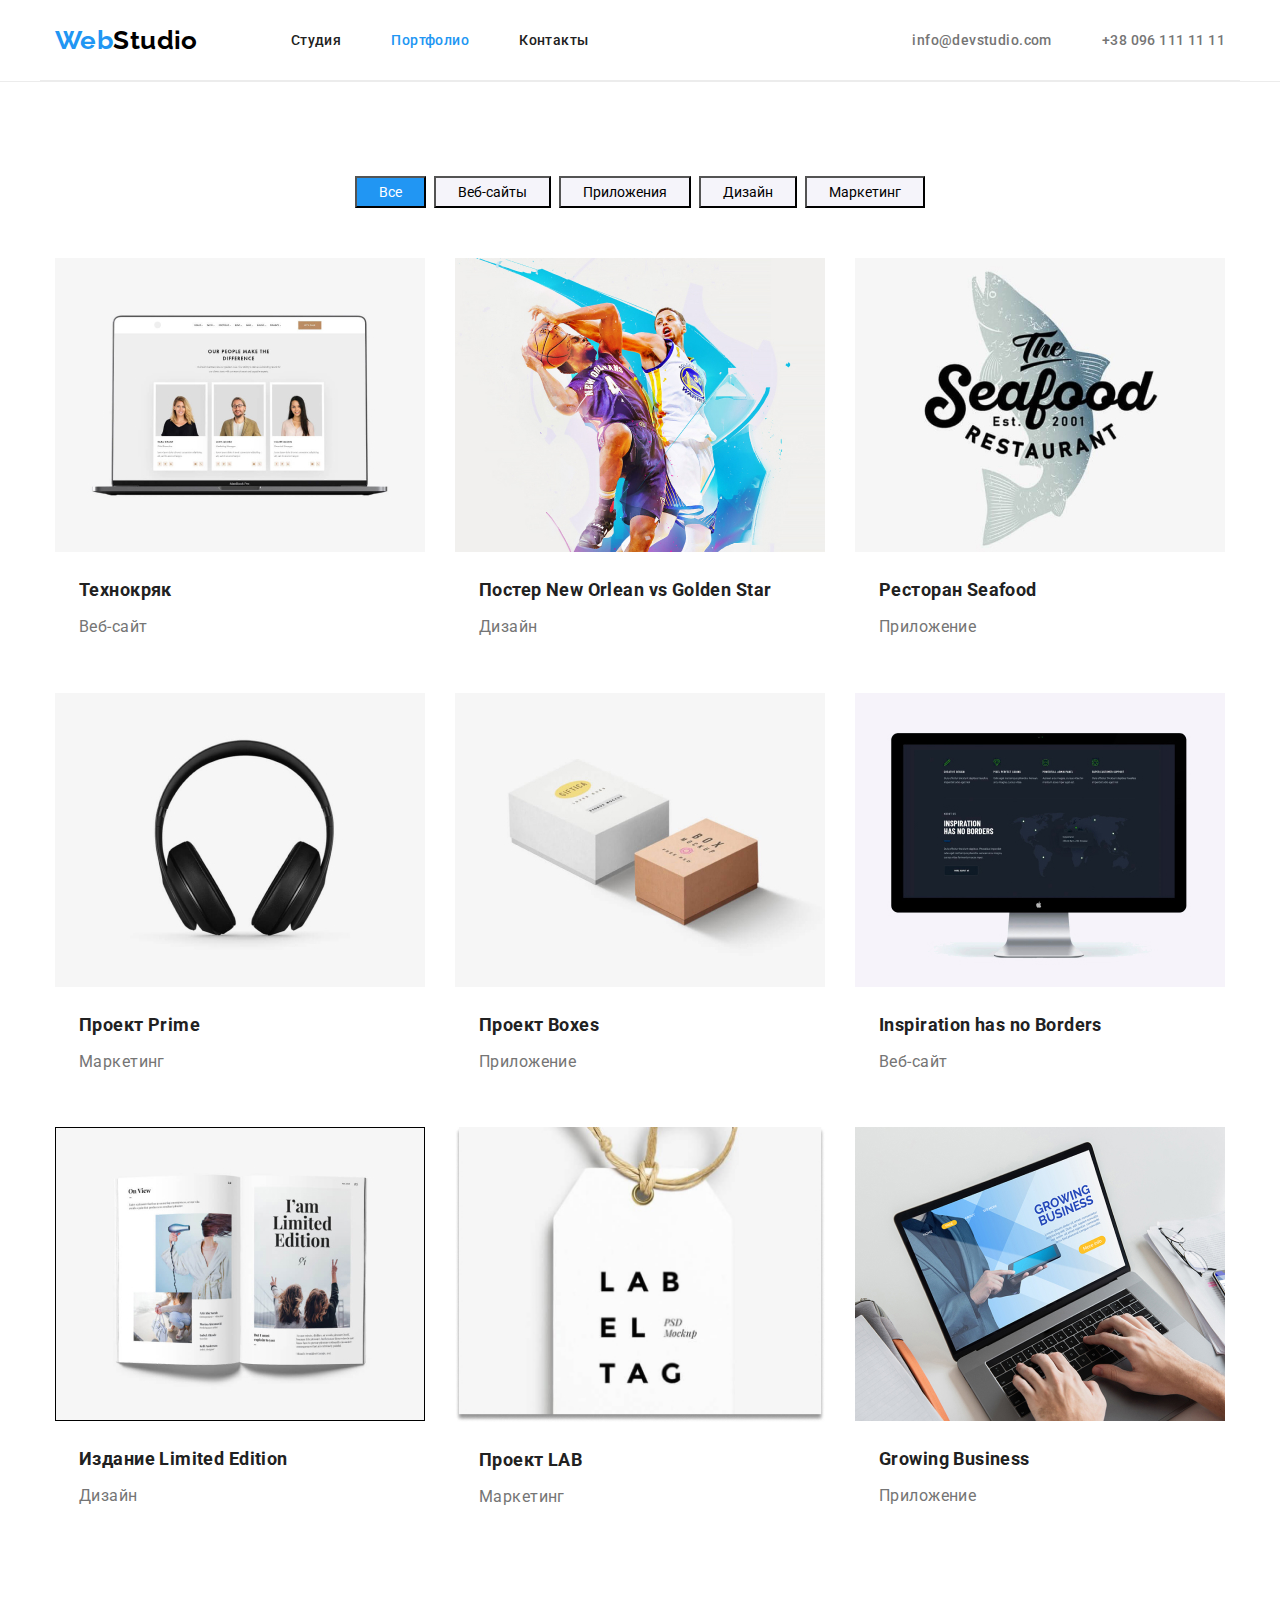
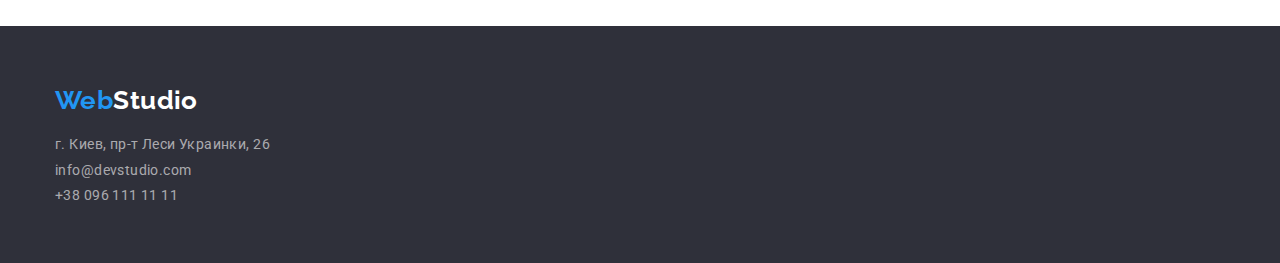
==== commit 636618be: "изменение дивов в портфолио и добавление сетки" ====
--- a/portfolio.html
+++ b/portfolio.html
@@ -45,125 +45,155 @@
     
         <main>
             <section class="portfolio">
-                <div class="conteiner">
-                <h1 class="visually-hidden">Портфолио</h1>
-                <ul class="list portfolio-item">
-                    <li class="portfolio-button">
-                        <button type="button" class="filtr currents">Все</button>
-                    </li>
-                    <li class="portfolio-button">
-                        <button type="button" class="filtr">Веб-сайты</button>
-                    </li>
-                    <li class="portfolio-button">
-                        <button type="button" class="filtr">Приложения</button>
-                    </li>
-                    <li class="portfolio-button">
-                        <button type="button" class="filtr">Дизайн</button>
-                    </li>
-                    <li class="portfolio-button">
-                        <button type="button" class="filtr">Маркетинг</button>
-                    </li>
-                </ul>
-                <ul class="lists second">
-                    <li class="filtrs">
-                        <a href="" class="link">
-                            <img src="./images/portfolio/img.jpg" alt="иллюстрация проекта" width="370">
-                            <div class="card-cont">
-                                <h2 class="title">Технокряк</h2>
-                                <p class="description">Веб-сайт</p>
-                            </div>
-                            
-                        </a>
-                    </li>
-                    <li class="filtrs">
-                        <a href="" class="link">
-                            <img src="./images/portfolio/img1.jpg" alt="иллюстрация проекта" width="370">
+                <div class="conteiner first">
+                    <h1 class="visually-hidden">Портфолио</h1>
+                    <ul class="list portfolio-item">
+                        <li class="portfolio-button">
+                            <button type="button" class="filtr currents">Все</button>
+                        </li>
+                        <li class="portfolio-button">
+                            <button type="button" class="filtr-new">Веб-сайты</button>
+                        </li>
+                        <li class="portfolio-button">
+                            <button type="button" class="filtr-new">Приложения</button>
+                        </li>
+                        <li class="portfolio-button">
+                            <button type="button" class="filtr-new">Дизайн</button>
+                        </li>
+                        <li class="portfolio-button">
+                            <button type="button" class="filtr-new">Маркетинг</button>
+                        </li>
+                    </ul>                   
+
+                </div>
+                <div class="conteiner portfolio">
+                    <ul class="lists second">
+                        <li class="filtrs">
+                            <a href="" class="links">
+                                <img src="./images/portfolio/img.jpg" alt="иллюстрация проекта" width="370">
+                                <div class="card-cont">
+                                    <h2 class="title">Технокряк</h2>
+                                    <p class="description">Веб-сайт</p>
+                                </div>
+                    
+                            </a>
+                        </li>
+                    <li class="filtrs">
+                        <a href="" class="links">
+                            <div class="card-set">
+                                <img src="./images/portfolio/img1.jpg" alt="иллюстрация проекта" width="370">
+                            </div>
+                            
                             <div class="card-cont">
                                 <h2 class="title">Постер New Orlean vs Golden Star</h2>
                                 <p class="description">Дизайн</p>
                             </div>
-                            
-                        </a>
-                    </li>
-                    <li class="filtrs">
-                        <a href="" class="link">
-                            <img src="./images/portfolio/img2.jpg" alt="иллюстрация проекта" width="370">
+                    
+                        </a>
+                    </li>
+                    <li class="filtrs">
+                        <a href="" class="links">
+                            <div class="card-set">
+                                <img src="./images/portfolio/img2.jpg" alt="иллюстрация проекта" width="370">
+                            </div>
+
                             <div class="card-cont">
                                 <h2 class="title">Ресторан Seafood</h2>
                                 <p class="description">Приложение</p>
                             </div>
-                            
-                        </a>
-                    </li>
-                    <li class="filtrs">
-                        <a href="" class="link">
-                            <img src="./images/portfolio/img3.jpg" alt="иллюстрация проекта" width="370">
+                    
+                        </a>
+                    </li>
+                    <li class="filtrs">
+                        <a href="" class="links">
+                            <div class="card-set">
+                                <img src="./images/portfolio/img3.jpg" alt="иллюстрация проекта" width="370">
+                            </div>
+                            
                             <div class="card-cont">
                                 <h2 class="title">Проект Prime</h2>
                                 <p class="description">Маркетинг</p>
                             </div>
-                            
-                        </a>
-    
-                    </li>
-                    <li class="filtrs">
-                        <a href="" class="link">
-                            <img src="./images/portfolio/img4.jpg" alt="иллюстрация проекта" width="370">
+                    
+                        </a>
+                    
+                    </li>
+                    <li class="filtrs">
+                        <a href="" class="links">
+                            <div class="card-set">
+                                <img src="./images/portfolio/img4.jpg" alt="иллюстрация проекта" width="370">
+                            </div>
+                            
                             <div class="card-cont">
                                 <h2 class="title">Проект Boxes</h2>
                                 <p class="description">Приложение</p>
                             </div>
-                            
-                        </a>
-    
-                    </li>
-                    <li class="filtrs">
-                        <a href="" class="link">
-                            <img src="./images/portfolio/img5.jpg" alt="иллюстрация проекта" width="370">
+                    
+                        </a>
+                    
+                    </li>
+                    <li class="filtrs">
+                        <a href="" class="links">
+                            <div class="card-set">
+                                <img src="./images/portfolio/img5.jpg" alt="иллюстрация проекта" width="370">
+                            </div>
+                            
                             <div class="card-cont">
                                 <h2 class="title">Inspiration has no Borders</h2>
                                 <p class="description">Веб-сайт</p>
                             </div>
-                            
-                        </a>
-    
-                    </li>
-                    <li class="filtrs">
-                        <a href="" class="link">
-                            <img src="./images/portfolio/img6.jpg" alt="иллюстрация проекта" width="370">
+                    
+                        </a>
+                    
+                    </li>
+                    <li class="filtrs">
+                        <a href="" class="links">
+                            <div class="card-set">
+                                <img src="./images/portfolio/img6.jpg" alt="иллюстрация проекта" width="370">
+                            </div>
+                            
                             <div class="card-cont">
                                 <h2 class="title">Издание Limited Edition</h2>
                                 <p class="description">Дизайн</p>
                             </div>
-                            
-                        </a>
-    
-                    </li>
-                    <li class="filtrs">
-                        <a href="" class="link">
-                            <img src="./images/portfolio/img7.jpg" alt="иллюстрация проекта" width="370">
+                    
+                        </a>
+                    
+                    </li>
+                    <li class="filtrs">
+                        <a href="" class="links">
+                            <div class="card-set">
+                                <img src="./images/portfolio/img7.jpg" alt="иллюстрация проекта" width="370">
+                            </div>
+                            
                             <div class="card-cont">
                                 <h2 class="title">Проект LAB</h2>
                                 <p class="description">Маркетинг</p>
                             </div>
-                            
-                        </a>
-    
-                    </li>
-                    <li class="filtrs">
-                        <a href="" class="link">
-                            <img src="./images/portfolio/img8.jpg" alt="иллюстрация проекта" width="370">
+                    
+                        </a>
+                    
+                    </li>
+                    <li class="filtrs">
+                        <a href="" class="links">
+                            <div class="card-set">
+                                <img src="./images/portfolio/img8.jpg" alt="иллюстрация проекта" width="370">
+                            </div>
+                            
                             <div class="card-cont">
                                 <h2 class="title">Growing Business</h2>
                                 <p class="description">Приложение</p>
                             </div>
-                            
-                        </a>
-    
-                    </li>
-    
-                </ul>
-                </div>
+                    
+                        </a>
+                    
+                    </li>
+                    
+                    </ul>
+
+                </div>
+                    
+                
                 
             </section>
         </main>
--- a/css/style.css
+++ b/css/style.css
@@ -82,7 +82,7 @@
   color: var(--accent);
 }
 .link-header {
-  margin-left: 50px;
+  margin: 0 0 0 50px;
 }
 
 /* Навигация */
@@ -93,14 +93,10 @@
   padding-left: 0px;
   display: flex;
   align-items: center;
-}
-
-.site-nav > .link {
-  color: var(--title-text-color);
-  font-weight: 500;
-  font-size: 14px;
-  line-height: 1.17;
-}
+  color: var(--title-text-color);
+  margin: 0;
+}
+
 .site-nav .link:hover,
 .site-nav .link.current {
   color: var(--accent);
@@ -109,6 +105,10 @@
 .link {
   display: flex;
   align-items: center;
+  color: var(--title-text-color);
+  font-weight: 500;
+  font-size: 14px;
+  line-height: 1.17;
   text-decoration: none;
   padding-top: 32px;
   padding-bottom: 32px;
@@ -301,16 +301,19 @@
 /* Портфолио */
 .portfolio {
   background-color: #ffffff;
-  padding-bottom: 94px;
-  padding-top: 94px;
+  margin-bottom: 94px;
+}
+.first {
+  margin-top: 94px;
+  margin-bottom: 50px;
 }
 
 .filtr {
-  color: var(--title-text-color);
   background-color: #f5f4fa;
-  font-weight: 500;
-  font-size: 16px;
-  line-height: 1.62;
+  padding: 6px 22px;
+}
+.filtr-new {
+  background-color: #f5f4fa;
   padding: 6px 22px;
   margin-left: 8px;
 }
@@ -319,19 +322,23 @@
   background-color: var(--accent);
   color: #ffffff;
 }
-.lists .title {
-  color: var(--title-text-color);
-  font-weight: 700;
+.card-cont > .title {
+  color: var(--title-text-color);
   font-size: 18px;
+  font-weight: 700;
   line-height: 2;
-}
-
-.link .description {
+  margin: 0;
+  padding: 0;
+}
+.description {
   color: var(--primary-text-color);
   font-weight: 400;
   font-size: 16px;
-  line-height: 1.87;
-}
+  line-height: 1.88;
+  margin: 0;
+  padding: 0;
+}
+
 .currents {
   color: var(--primary-bg-color);
   background-color: var(--accent);
@@ -345,26 +352,29 @@
 }
 .portfolio-item > .portfolio-button {
   flex-basis: calc(100% / 5-8px);
-  margin-bottom: 50px;
-}
+}
+
 .second {
   display: flex;
   flex-wrap: wrap;
+  margin-left: -30px;
   margin-top: -30px;
-  margin-left: -30px;
 }
 .second > .filtrs {
-  flex-basis: calc (100% / 9-30px);
+  flex-basis: calc(100% / 3-30px);
   margin-left: 30px;
   margin-top: 30px;
 }
 .card-cont {
   padding: 20px 24px;
-  margin: 0;
 }
 .card-cont > .title {
-  margin: 0;
+  margin: 0 0 4px 0;
+  padding: 0;
 }
 .card-cont > .description {
   margin: 0;
 }
+.links {
+  text-decoration: none;
+}
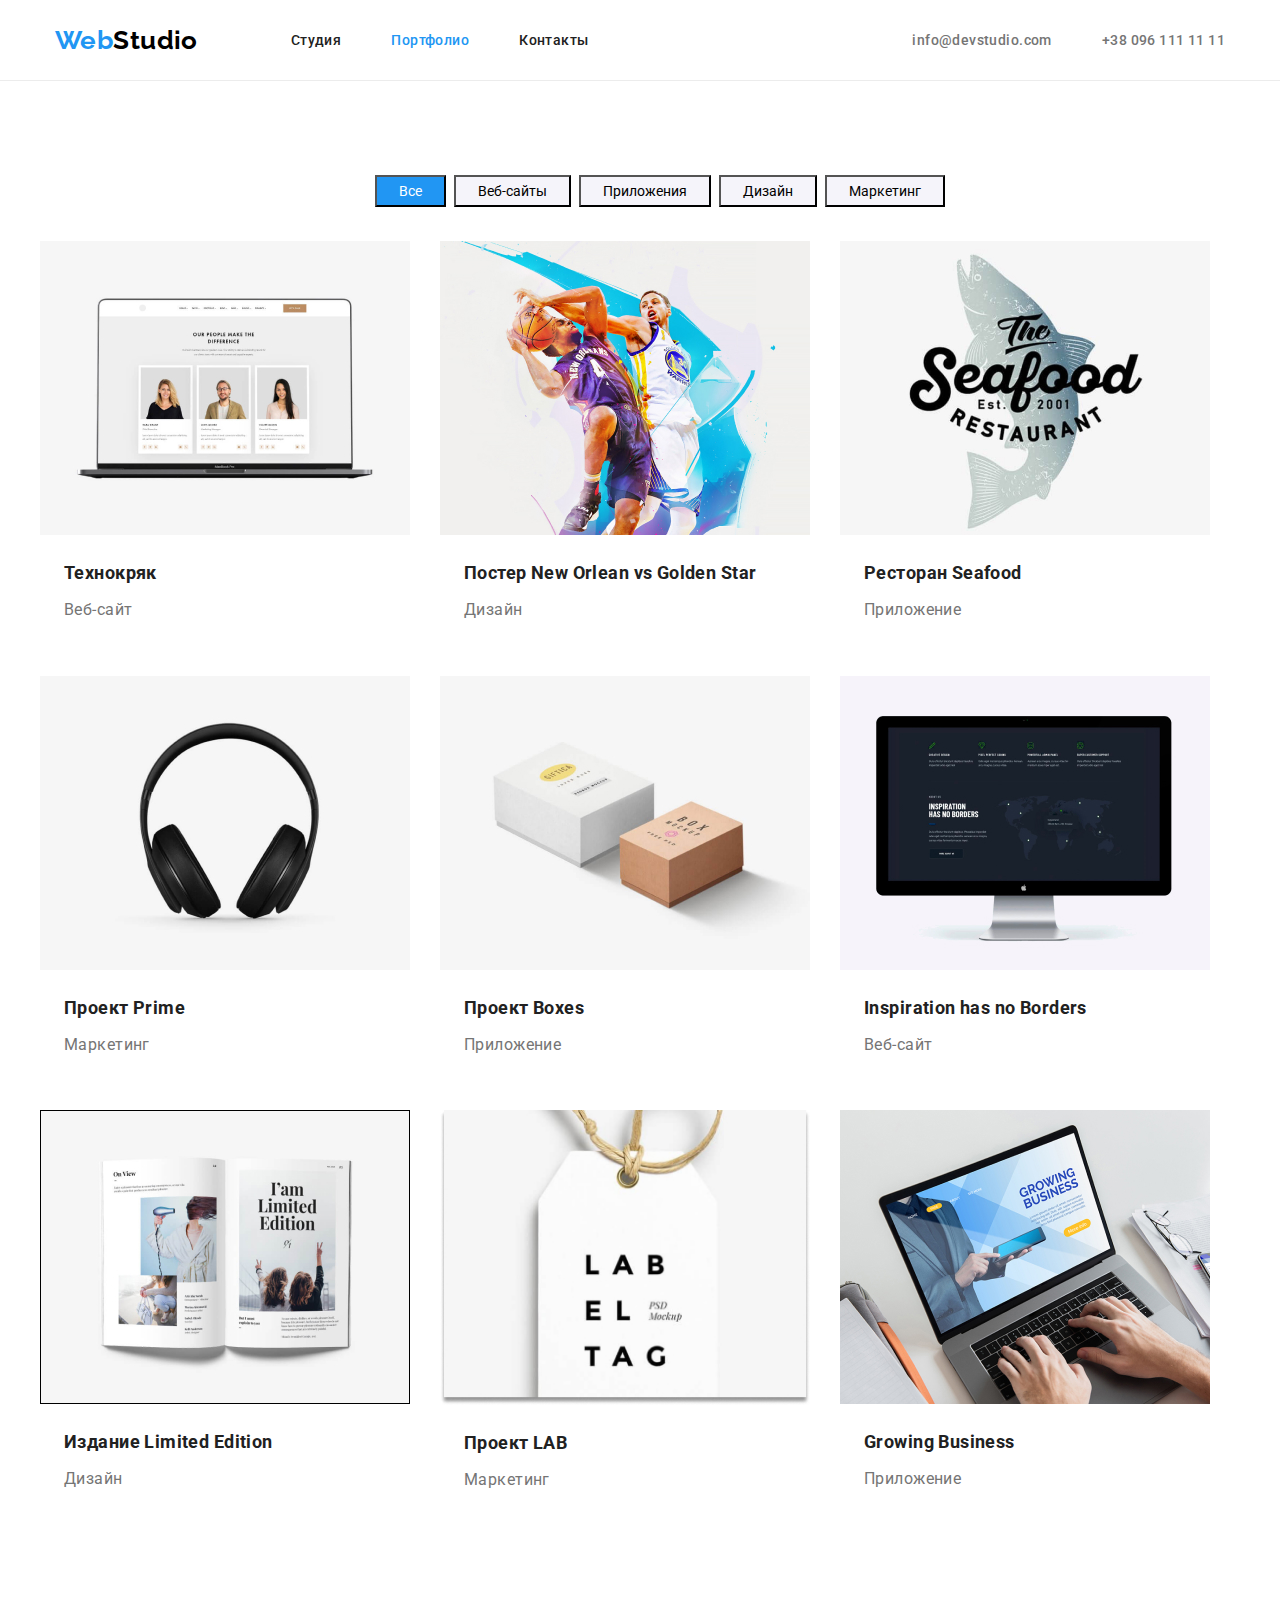
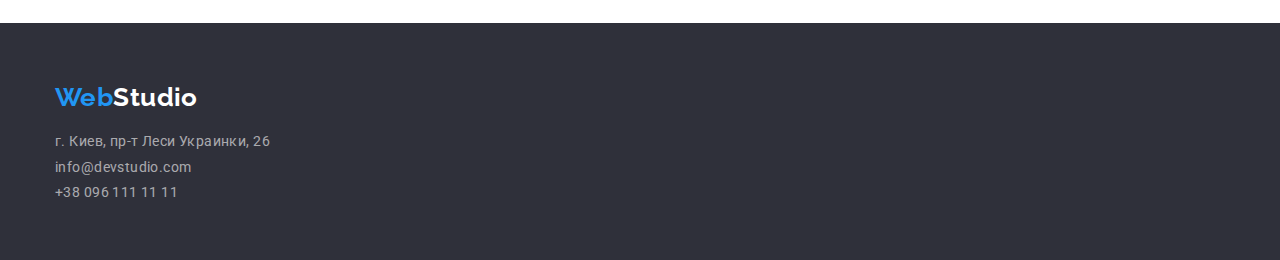
==== commit 4f67b0e8: "добавление псевдоклассов" ====
--- a/portfolio.html
+++ b/portfolio.html
@@ -21,11 +21,11 @@
     <body>
         
             <header class="header">
-                <div class="conteiner header">
+                <div class="conteiner header-second">
                     <nav class="site-nav">
                         <a href="/" class=logo><span class="logo-color">Web</span>Studio</a>
                         <ul class="list list-nav">
-                            <li><a href="./index.html" class="link ">Студия</a></li>
+                            <li class="link-header"><a href="./index.html" class="link">Студия</a></li>
                             <li class="link-header"><a href="./portfolio.html" class="link current">Портфолио</a></li>
                             <li class="link-header"><a href="/" class="link">Контакты</a></li>
                         </ul>
@@ -33,7 +33,7 @@
                     </nav>
             
                     <ul class="lists">
-                        <li> <a href="mailto:info@devstudio.com" class="list user">info@devstudio.com</a></li>
+                        <li class="link-header"> <a href="mailto:info@devstudio.com" class="list user">info@devstudio.com</a></li>
                         <li class="link-header"><a href="tel:+380961111111" class="list user">+38 096 111 11 11</a></li>
             
                     </ul>
@@ -45,29 +45,30 @@
     
         <main>
             <section class="portfolio">
-                <div class="conteiner first">
+                <div class="first"></div>
+                
                     <h1 class="visually-hidden">Портфолио</h1>
                     <ul class="list portfolio-item">
                         <li class="portfolio-button">
                             <button type="button" class="filtr currents">Все</button>
                         </li>
                         <li class="portfolio-button">
-                            <button type="button" class="filtr-new">Веб-сайты</button>
-                        </li>
-                        <li class="portfolio-button">
-                            <button type="button" class="filtr-new">Приложения</button>
-                        </li>
-                        <li class="portfolio-button">
-                            <button type="button" class="filtr-new">Дизайн</button>
-                        </li>
-                        <li class="portfolio-button">
-                            <button type="button" class="filtr-new">Маркетинг</button>
+                            <button type="button" class="filtr">Веб-сайты</button>
+                        </li>
+                        <li class="portfolio-button">
+                            <button type="button" class="filtr">Приложения</button>
+                        </li>
+                        <li class="portfolio-button">
+                            <button type="button" class="filtr">Дизайн</button>
+                        </li>
+                        <li class="portfolio-button">
+                            <button type="button" class="filtr">Маркетинг</button>
                         </li>
                     </ul>                   
 
-                </div>
-                <div class="conteiner portfolio">
-                    <ul class="lists second">
+                
+                
+                    <ul class="second">
                         <li class="filtrs">
                             <a href="" class="links">
                                 <img src="./images/portfolio/img.jpg" alt="иллюстрация проекта" width="370">
@@ -191,7 +192,7 @@
                     
                     </ul>
 
-                </div>
+                
                     
                 
                 
@@ -203,14 +204,12 @@
                 <div class="conteiner">
                     <a href="/" class="footer-logo"><span class="logo-color">Web</span>Studio</a>
                     <address class="address">
-                        <div class="footer-link size">г. Киев, пр-т Леси Украинки, 26</div>
-                        <div><a href="mailto:info@devstudio.com" class="footer-link size">info@devstudio.com</a></div>
-                        <div><a href="tel:+380961111111" class="footer-link">+38 096 111 11 11</a></div>
+                        <span class="footer-link">г. Киев, пр-т Леси Украинки, 26</span>
+                        <a href="mailto:info@devstudio.com" class="footer-link">info@devstudio.com</a>
+                        <a href="tel:+380961111111" class="footer-link">+38 096 111 11 11</a>
                     </address>
-
                 </div>
-                
-        
+            
             </footer>
         
     
--- a/css/style.css
+++ b/css/style.css
@@ -40,8 +40,10 @@
 
 /* хедер */
 .header {
-  display: flex;
   border-bottom: 1px solid #ececec;
+}
+.header-second {
+  display: flex;
 }
 
 .logo {
@@ -84,6 +86,9 @@
 .link-header {
   margin: 0 0 0 50px;
 }
+.link-header:first-child {
+  margin-left: 0;
+}
 
 /* Навигация */
 .site-nav {
@@ -115,12 +120,12 @@
 }
 
 /* Герой */
+
 .hero {
   background-color: var(--secondary-bg-color);
   padding-top: 200px;
   padding-bottom: 200px;
   text-align: center;
-  margin-bottom: 94px;
 }
 
 .hero-title {
@@ -149,6 +154,22 @@
 }
 
 /* Секция */
+
+.section {
+  display: block;
+}
+.section-title {
+  color: var(--title-text-color);
+  font-weight: 700;
+  font-size: 36px;
+  line-height: 1.17;
+  text-align: center;
+  margin-top: 0;
+  margin-bottom: 50px;
+}
+
+/* Преимущества */
+
 .visually-hidden {
   position: absolute;
   clip: rect(0 0 0 0);
@@ -156,44 +177,35 @@
   height: 1px;
   margin: -1px;
 }
-.section {
-  display: block;
-}
-.section-title {
-  color: var(--title-text-color);
-  font-weight: 700;
-  font-size: 36px;
-  line-height: 1.17;
-  text-align: center;
-  margin-top: 0;
-  margin-bottom: 50px;
-}
+.feature-section {
+  padding-top: 94px;
+}
+
 .feature-list {
   display: flex;
-  justify-content: space-between;
   padding-left: 0px;
   margin-top: 0;
   margin-bottom: 0;
 }
 .feature-list > .item {
-  flex-basis: calc(100% / 4-30px);
-}
+  width: 270px;
+  margin-left: 30px;
+}
+.feature-list > .item:first-child {
+  margin-left: 0;
+}
+
 .feature-list .title {
+  color: var(--title-text-color);
+  font-weight: 700;
+  font-size: 14px;
+  line-height: 1.17;
+  text-transform: uppercase;
   margin-top: 0;
   margin-bottom: 0;
   padding: 0;
   margin-bottom: 10px;
 }
-
-/* Преимущества */
-
-.feature-list .title {
-  color: var(--title-text-color);
-  font-weight: 700;
-  font-size: 14px;
-  line-height: 1.17;
-  text-transform: uppercase;
-}
 .feature-list .text {
   color: var(--primary-text-color);
   font-weight: 400;
@@ -202,9 +214,6 @@
   margin-top: 0;
   margin-bottom: 0;
   padding: 0;
-}
-.item {
-  margin-left: 30px;
 }
 
 /* Примеры работ */
@@ -214,36 +223,42 @@
 
 .card-set {
   display: flex;
-  justify-content: space-between;
   padding: 0;
   margin: 0;
 }
 .card-set > .card {
-  flex-basis: calc(100% / 3-30px);
+  margin-left: 50px;
+}
+.card-set > .card:first-child {
+  margin-left: 0;
 }
 
 /* Наша команда */
+
+.team {
+  background-color: #f5f4fa;
+  display: flex;
+  padding-top: 94px;
+  padding-bottom: 94px;
+}
 .card-contant {
   padding-top: 30px;
   padding-bottom: 30px;
   text-align: center;
   background: #ffffff;
 }
-.team {
-  background-color: #f5f4fa;
-  display: block;
-  padding-top: 94px;
-  padding-bottom: 94px;
-}
 .card-names {
   display: flex;
-  justify-content: space-between;
+
   padding: 0;
   margin: 0;
   border: #f5f4fa;
 }
 .card-names > .names {
-  flex-basis: calc(100% / 4-30px);
+  margin-left: 50px;
+}
+.card-names > .names:first-child {
+  margin-left: 0;
 }
 
 .name {
@@ -264,7 +279,6 @@
 /* футер */
 .footer {
   background-color: #2f303a;
-  display: block;
   padding-top: 60px;
   padding-bottom: 60px;
 }
@@ -293,30 +307,35 @@
   line-height: 1.17;
   text-decoration: none;
   display: block;
-}
-.size {
   margin-bottom: 9px;
 }
-
+.footer-link:last-child {
+  margin-bottom: 0;
+}
 /* Портфолио */
 .portfolio {
   background-color: #ffffff;
-  margin-bottom: 94px;
-}
-.first {
-  margin-top: 94px;
-  margin-bottom: 50px;
+  padding-top: 94px;
+  padding-bottom: 94px;
+}
+.portfolio-item {
+  display: flex;
+  justify-content: center;
+  margin: 0;
 }
 
 .filtr {
   background-color: #f5f4fa;
   padding: 6px 22px;
-}
-.filtr-new {
-  background-color: #f5f4fa;
-  padding: 6px 22px;
+  border-radius: 0;
+}
+.portfolio-button {
   margin-left: 8px;
 }
+.portfolio-button:first-child {
+  margin-left: 0;
+}
+
 .filtr:hover,
 .filtr:focus {
   background-color: var(--accent);
@@ -343,20 +362,12 @@
   color: var(--primary-bg-color);
   background-color: var(--accent);
 }
-.portfolio-item {
-  display: flex;
-  flex-wrap: nowrap;
-  justify-content: center;
-  padding: 0;
-  margin: 0;
-}
-.portfolio-item > .portfolio-button {
-  flex-basis: calc(100% / 5-8px);
-}
 
 .second {
+  list-style: none;
   display: flex;
   flex-wrap: wrap;
+  padding-top: 34px;
   margin-left: -30px;
   margin-top: -30px;
 }
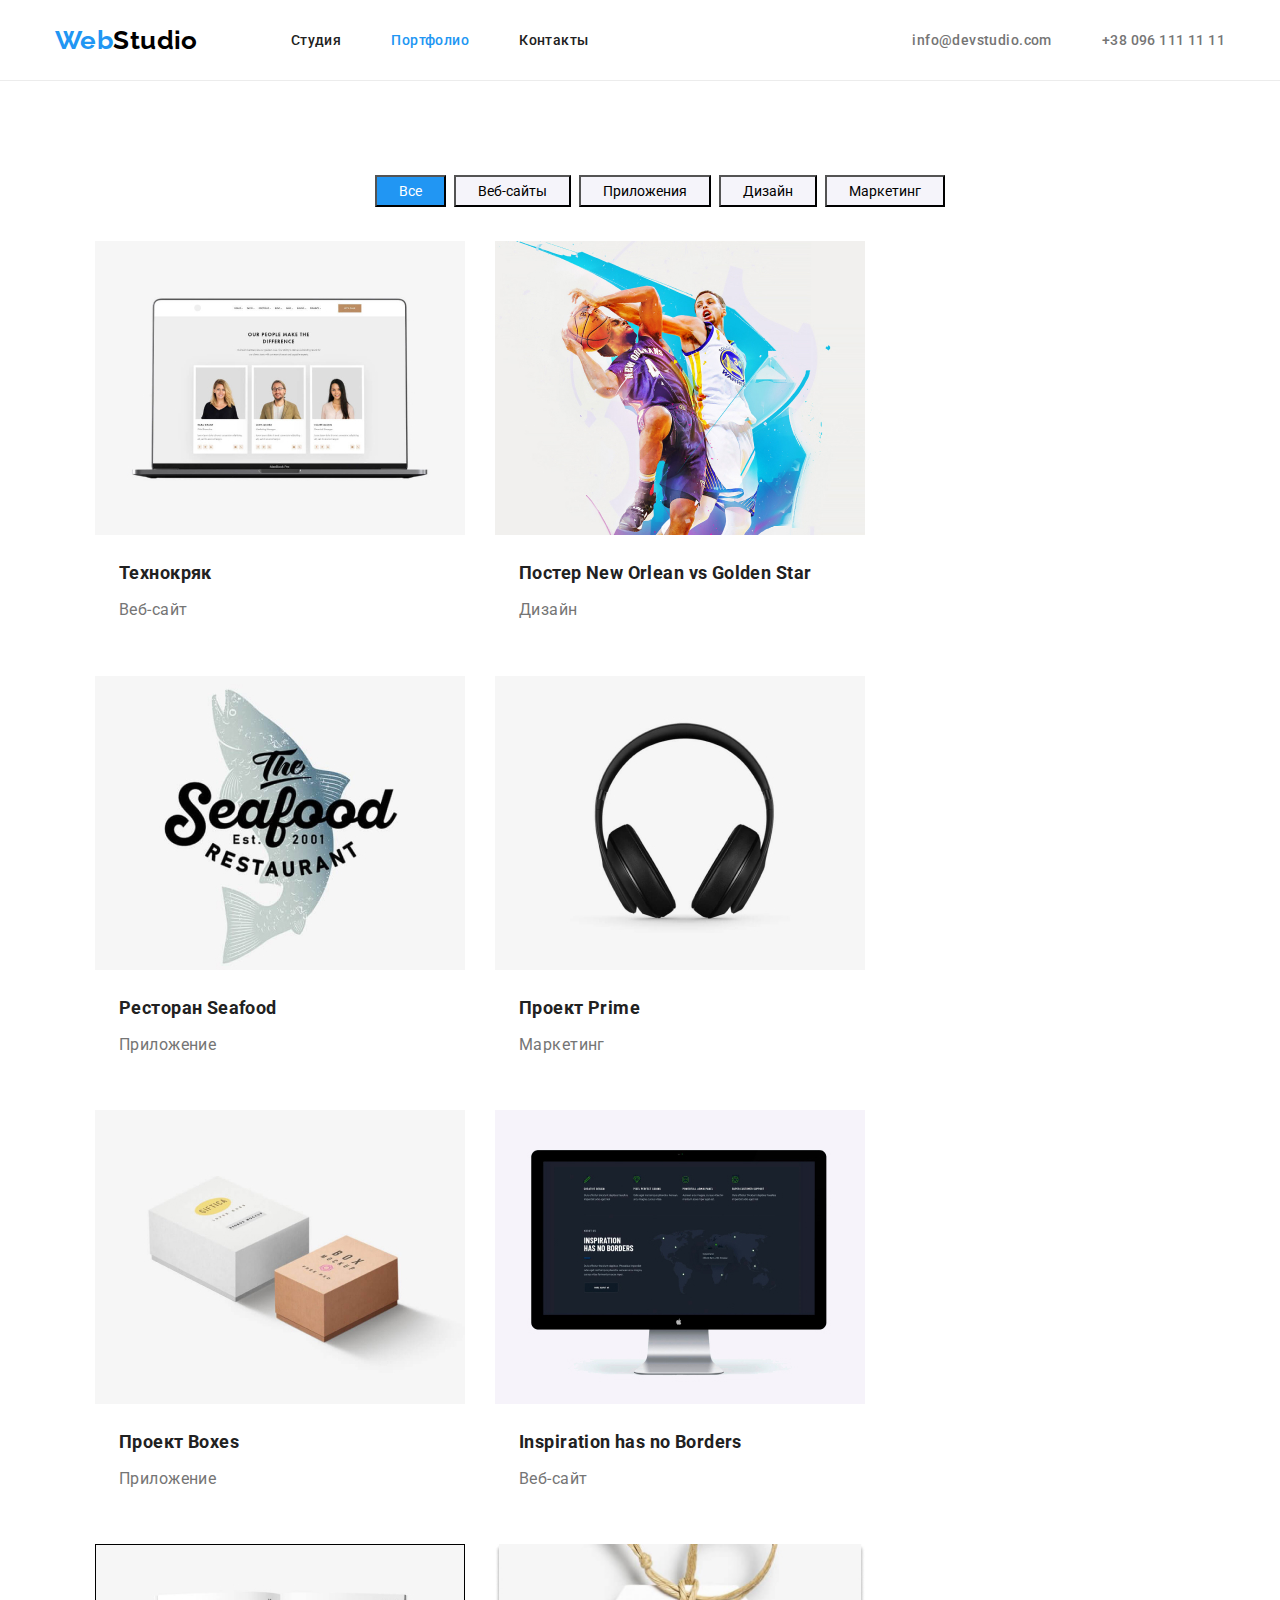
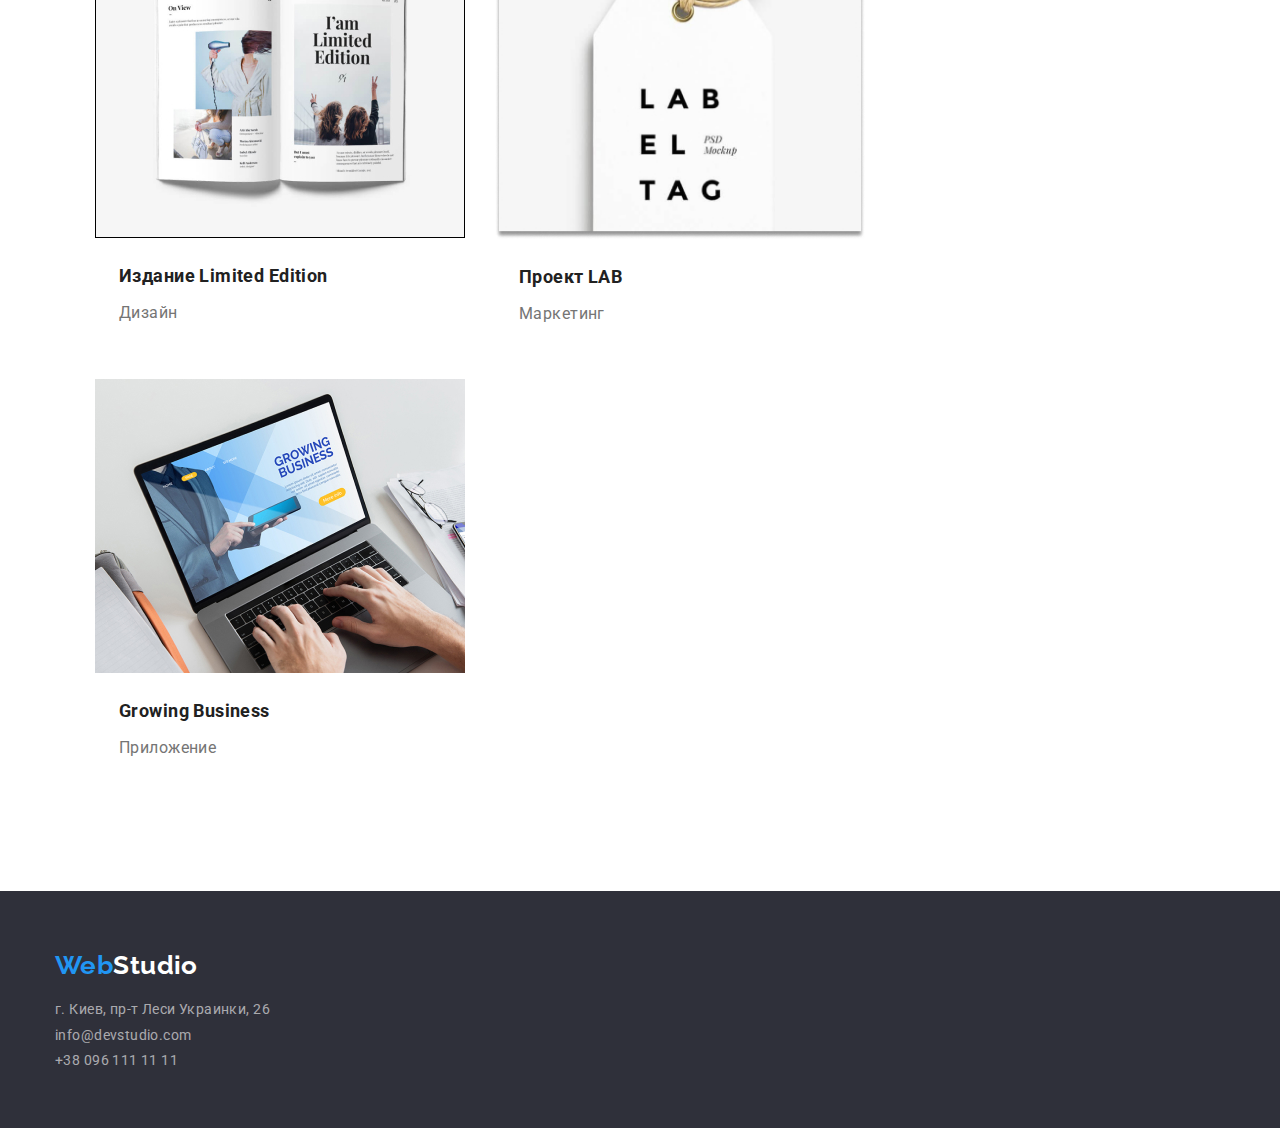
==== commit d76c750d: "в портфолио див общий с классом контейнер" ====
--- a/portfolio.html
+++ b/portfolio.html
@@ -45,10 +45,9 @@
     
         <main>
             <section class="portfolio">
-                <div class="first"></div>
-                
+                <div class="conteiner">
                     <h1 class="visually-hidden">Портфолио</h1>
-                    <ul class="list portfolio-item">
+                    <ul class="list first">
                         <li class="portfolio-button">
                             <button type="button" class="filtr currents">Все</button>
                         </li>
@@ -64,10 +63,9 @@
                         <li class="portfolio-button">
                             <button type="button" class="filtr">Маркетинг</button>
                         </li>
-                    </ul>                   
-
-                
-                
+                    </ul>                 
+                    
+                    
                     <ul class="second">
                         <li class="filtrs">
                             <a href="" class="links">
@@ -79,123 +77,121 @@
                     
                             </a>
                         </li>
-                    <li class="filtrs">
-                        <a href="" class="links">
-                            <div class="card-set">
-                                <img src="./images/portfolio/img1.jpg" alt="иллюстрация проекта" width="370">
-                            </div>
-                            
-                            <div class="card-cont">
-                                <h2 class="title">Постер New Orlean vs Golden Star</h2>
-                                <p class="description">Дизайн</p>
-                            </div>
-                    
-                        </a>
-                    </li>
-                    <li class="filtrs">
-                        <a href="" class="links">
-                            <div class="card-set">
-                                <img src="./images/portfolio/img2.jpg" alt="иллюстрация проекта" width="370">
-                            </div>
-
-                            <div class="card-cont">
-                                <h2 class="title">Ресторан Seafood</h2>
-                                <p class="description">Приложение</p>
-                            </div>
-                    
-                        </a>
-                    </li>
-                    <li class="filtrs">
-                        <a href="" class="links">
-                            <div class="card-set">
-                                <img src="./images/portfolio/img3.jpg" alt="иллюстрация проекта" width="370">
-                            </div>
-                            
-                            <div class="card-cont">
-                                <h2 class="title">Проект Prime</h2>
-                                <p class="description">Маркетинг</p>
-                            </div>
-                    
-                        </a>
-                    
-                    </li>
-                    <li class="filtrs">
-                        <a href="" class="links">
-                            <div class="card-set">
-                                <img src="./images/portfolio/img4.jpg" alt="иллюстрация проекта" width="370">
-                            </div>
-                            
-                            <div class="card-cont">
-                                <h2 class="title">Проект Boxes</h2>
-                                <p class="description">Приложение</p>
-                            </div>
-                    
-                        </a>
-                    
-                    </li>
-                    <li class="filtrs">
-                        <a href="" class="links">
-                            <div class="card-set">
-                                <img src="./images/portfolio/img5.jpg" alt="иллюстрация проекта" width="370">
-                            </div>
-                            
-                            <div class="card-cont">
-                                <h2 class="title">Inspiration has no Borders</h2>
-                                <p class="description">Веб-сайт</p>
-                            </div>
-                    
-                        </a>
-                    
-                    </li>
-                    <li class="filtrs">
-                        <a href="" class="links">
-                            <div class="card-set">
-                                <img src="./images/portfolio/img6.jpg" alt="иллюстрация проекта" width="370">
-                            </div>
-                            
-                            <div class="card-cont">
-                                <h2 class="title">Издание Limited Edition</h2>
-                                <p class="description">Дизайн</p>
-                            </div>
-                    
-                        </a>
-                    
-                    </li>
-                    <li class="filtrs">
-                        <a href="" class="links">
-                            <div class="card-set">
-                                <img src="./images/portfolio/img7.jpg" alt="иллюстрация проекта" width="370">
-                            </div>
-                            
-                            <div class="card-cont">
-                                <h2 class="title">Проект LAB</h2>
-                                <p class="description">Маркетинг</p>
-                            </div>
-                    
-                        </a>
-                    
-                    </li>
-                    <li class="filtrs">
-                        <a href="" class="links">
-                            <div class="card-set">
-                                <img src="./images/portfolio/img8.jpg" alt="иллюстрация проекта" width="370">
-                            </div>
-                            
-                            <div class="card-cont">
-                                <h2 class="title">Growing Business</h2>
-                                <p class="description">Приложение</p>
-                            </div>
-                    
-                        </a>
-                    
-                    </li>
+                        <li class="filtrs">
+                            <a href="" class="links">
+                                <div class="card-set">
+                                    <img src="./images/portfolio/img1.jpg" alt="иллюстрация проекта" width="370">
+                                </div>
+                    
+                                <div class="card-cont">
+                                    <h2 class="title">Постер New Orlean vs Golden Star</h2>
+                                    <p class="description">Дизайн</p>
+                                </div>
+                    
+                            </a>
+                        </li>
+                        <li class="filtrs">
+                            <a href="" class="links">
+                                <div class="card-set">
+                                    <img src="./images/portfolio/img2.jpg" alt="иллюстрация проекта" width="370">
+                                </div>
+                    
+                                <div class="card-cont">
+                                    <h2 class="title">Ресторан Seafood</h2>
+                                    <p class="description">Приложение</p>
+                                </div>
+                    
+                            </a>
+                        </li>
+                        <li class="filtrs">
+                            <a href="" class="links">
+                                <div class="card-set">
+                                    <img src="./images/portfolio/img3.jpg" alt="иллюстрация проекта" width="370">
+                                </div>
+                    
+                                <div class="card-cont">
+                                    <h2 class="title">Проект Prime</h2>
+                                    <p class="description">Маркетинг</p>
+                                </div>
+                    
+                            </a>
+                    
+                        </li>
+                        <li class="filtrs">
+                            <a href="" class="links">
+                                <div class="card-set">
+                                    <img src="./images/portfolio/img4.jpg" alt="иллюстрация проекта" width="370">
+                                </div>
+                    
+                                <div class="card-cont">
+                                    <h2 class="title">Проект Boxes</h2>
+                                    <p class="description">Приложение</p>
+                                </div>
+                    
+                            </a>
+                    
+                        </li>
+                        <li class="filtrs">
+                            <a href="" class="links">
+                                <div class="card-set">
+                                    <img src="./images/portfolio/img5.jpg" alt="иллюстрация проекта" width="370">
+                                </div>
+                    
+                                <div class="card-cont">
+                                    <h2 class="title">Inspiration has no Borders</h2>
+                                    <p class="description">Веб-сайт</p>
+                                </div>
+                    
+                            </a>
+                    
+                        </li>
+                        <li class="filtrs">
+                            <a href="" class="links">
+                                <div class="card-set">
+                                    <img src="./images/portfolio/img6.jpg" alt="иллюстрация проекта" width="370">
+                                </div>
+                    
+                                <div class="card-cont">
+                                    <h2 class="title">Издание Limited Edition</h2>
+                                    <p class="description">Дизайн</p>
+                                </div>
+                    
+                            </a>
+                    
+                        </li>
+                        <li class="filtrs">
+                            <a href="" class="links">
+                                <div class="card-set">
+                                    <img src="./images/portfolio/img7.jpg" alt="иллюстрация проекта" width="370">
+                                </div>
+                    
+                                <div class="card-cont">
+                                    <h2 class="title">Проект LAB</h2>
+                                    <p class="description">Маркетинг</p>
+                                </div>
+                    
+                            </a>
+                    
+                        </li>
+                        <li class="filtrs">
+                            <a href="" class="links">
+                                <div class="card-set">
+                                    <img src="./images/portfolio/img8.jpg" alt="иллюстрация проекта" width="370">
+                                </div>
+                    
+                                <div class="card-cont">
+                                    <h2 class="title">Growing Business</h2>
+                                    <p class="description">Приложение</p>
+                                </div>
+                    
+                            </a>
+                    
+                        </li>
                     
                     </ul>
 
-                
-                    
-                
-                
+                </div>       
+               
             </section>
         </main>
     
--- a/css/style.css
+++ b/css/style.css
@@ -318,7 +318,7 @@
   padding-top: 94px;
   padding-bottom: 94px;
 }
-.portfolio-item {
+.first {
   display: flex;
   justify-content: center;
   margin: 0;
